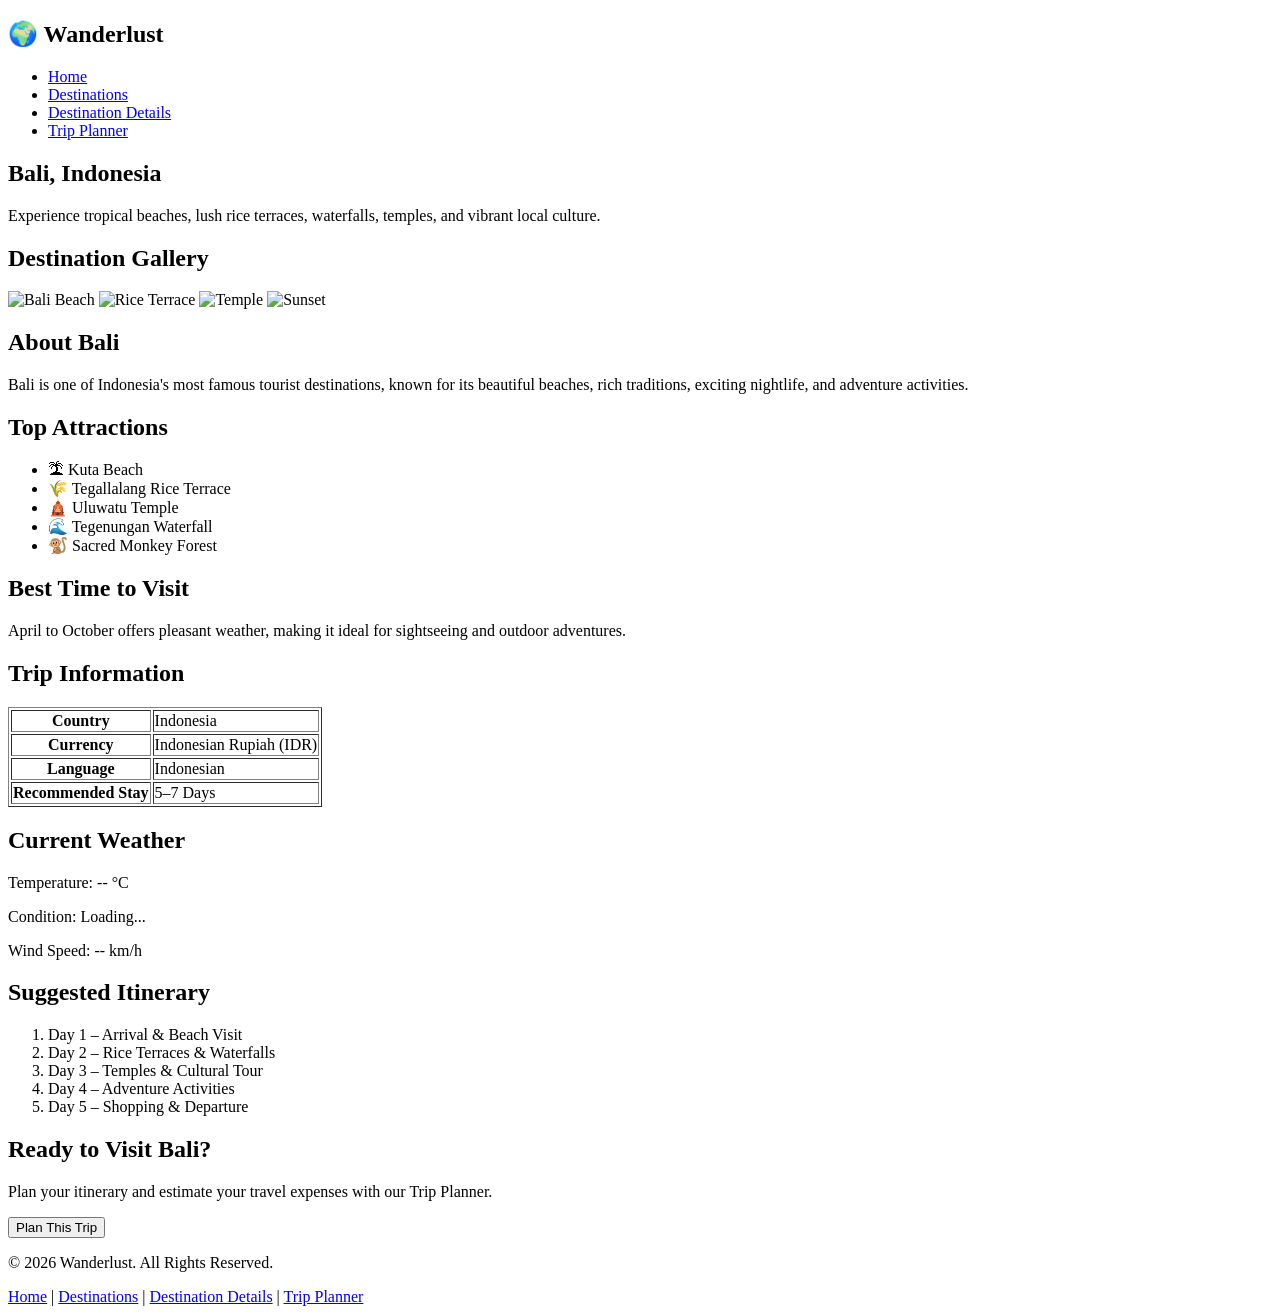
==== destination.html @ df29d017 "updated the html files" ====
<!DOCTYPE html>
<html lang="en">

<head>
    <meta charset="UTF-8">
    <meta name="viewport" content="width=device-width, initial-scale=1.0">
    <title>Wanderlust | Destination Details</title>

    <link rel="stylesheet" href="css/style.css">
    <link rel="stylesheet" href="css/detail.css">
</head>

<body>

    <header>

        <nav>

            <h2>🌍 Wanderlust</h2>

            <ul>
                <li><a href="index.html">Home</a></li>
                <li><a href="destinations.html">Destinations</a></li>
                <li><a href="destination.html">Destination Details</a></li>
                <li><a href="planner.html">Trip Planner</a></li>
            </ul>

        </nav>

    </header>

    <main>

        <!-- Destination Banner -->

        <section>

            <h1>Bali, Indonesia</h1>

            <p>
                Experience tropical beaches, lush rice terraces,
                waterfalls, temples, and vibrant local culture.
            </p>

        </section>

        <!-- Image Gallery -->

        <section>

            <h2>Destination Gallery</h2>

            <div>

                <img src="assets/images/bali1.jpg" alt="Bali Beach">

                <img src="assets/images/bali2.jpg" alt="Rice Terrace">

                <img src="assets/images/bali3.jpg" alt="Temple">

                <img src="assets/images/bali4.jpg" alt="Sunset">

            </div>

        </section>

        <!-- Overview -->

        <section>

            <h2>About Bali</h2>

            <p>
                Bali is one of Indonesia's most famous tourist destinations,
                known for its beautiful beaches, rich traditions,
                exciting nightlife, and adventure activities.
            </p>

        </section>

        <!-- Highlights -->

        <section>

            <h2>Top Attractions</h2>

            <ul>

                <li>🏝 Kuta Beach</li>

                <li>🌾 Tegallalang Rice Terrace</li>

                <li>🛕 Uluwatu Temple</li>

                <li>🌊 Tegenungan Waterfall</li>

                <li>🐒 Sacred Monkey Forest</li>

            </ul>

        </section>

        <!-- Best Time -->

        <section>

            <h2>Best Time to Visit</h2>

            <p>
                April to October offers pleasant weather,
                making it ideal for sightseeing and outdoor adventures.
            </p>

        </section>

        <!-- Trip Information -->

        <section>

            <h2>Trip Information</h2>

            <table border="1">

                <tr>
                    <th>Country</th>
                    <td>Indonesia</td>
                </tr>

                <tr>
                    <th>Currency</th>
                    <td>Indonesian Rupiah (IDR)</td>
                </tr>

                <tr>
                    <th>Language</th>
                    <td>Indonesian</td>
                </tr>

                <tr>
                    <th>Recommended Stay</th>
                    <td>5–7 Days</td>
                </tr>

            </table>

        </section>

        <!-- Weather Preview -->

        <section>

            <h2>Current Weather</h2>

            <p>Temperature: -- °C</p>

            <p>Condition: Loading...</p>

            <p>Wind Speed: -- km/h</p>

        </section>

        <!-- Itinerary -->

        <section>

            <h2>Suggested Itinerary</h2>

            <ol>

                <li>Day 1 – Arrival & Beach Visit</li>

                <li>Day 2 – Rice Terraces & Waterfalls</li>

                <li>Day 3 – Temples & Cultural Tour</li>

                <li>Day 4 – Adventure Activities</li>

                <li>Day 5 – Shopping & Departure</li>

            </ol>

        </section>

        <!-- CTA -->

        <section>

            <h2>Ready to Visit Bali?</h2>

            <p>
                Plan your itinerary and estimate your travel expenses with our Trip Planner.
            </p>

            <a href="planner.html">

                <button>
                    Plan This Trip
                </button>

            </a>

        </section>

    </main>

    <footer>

        <p>© 2026 Wanderlust. All Rights Reserved.</p>

        <nav>

            <a href="index.html">Home</a> |

            <a href="destinations.html">Destinations</a> |

            <a href="destination.html">Destination Details</a> |

            <a href="planner.html">Trip Planner</a>

        </nav>

    </footer>

    <script src="js/detail.js"></script>
    <script src="js/weather.js"></script>

</body>

</html>
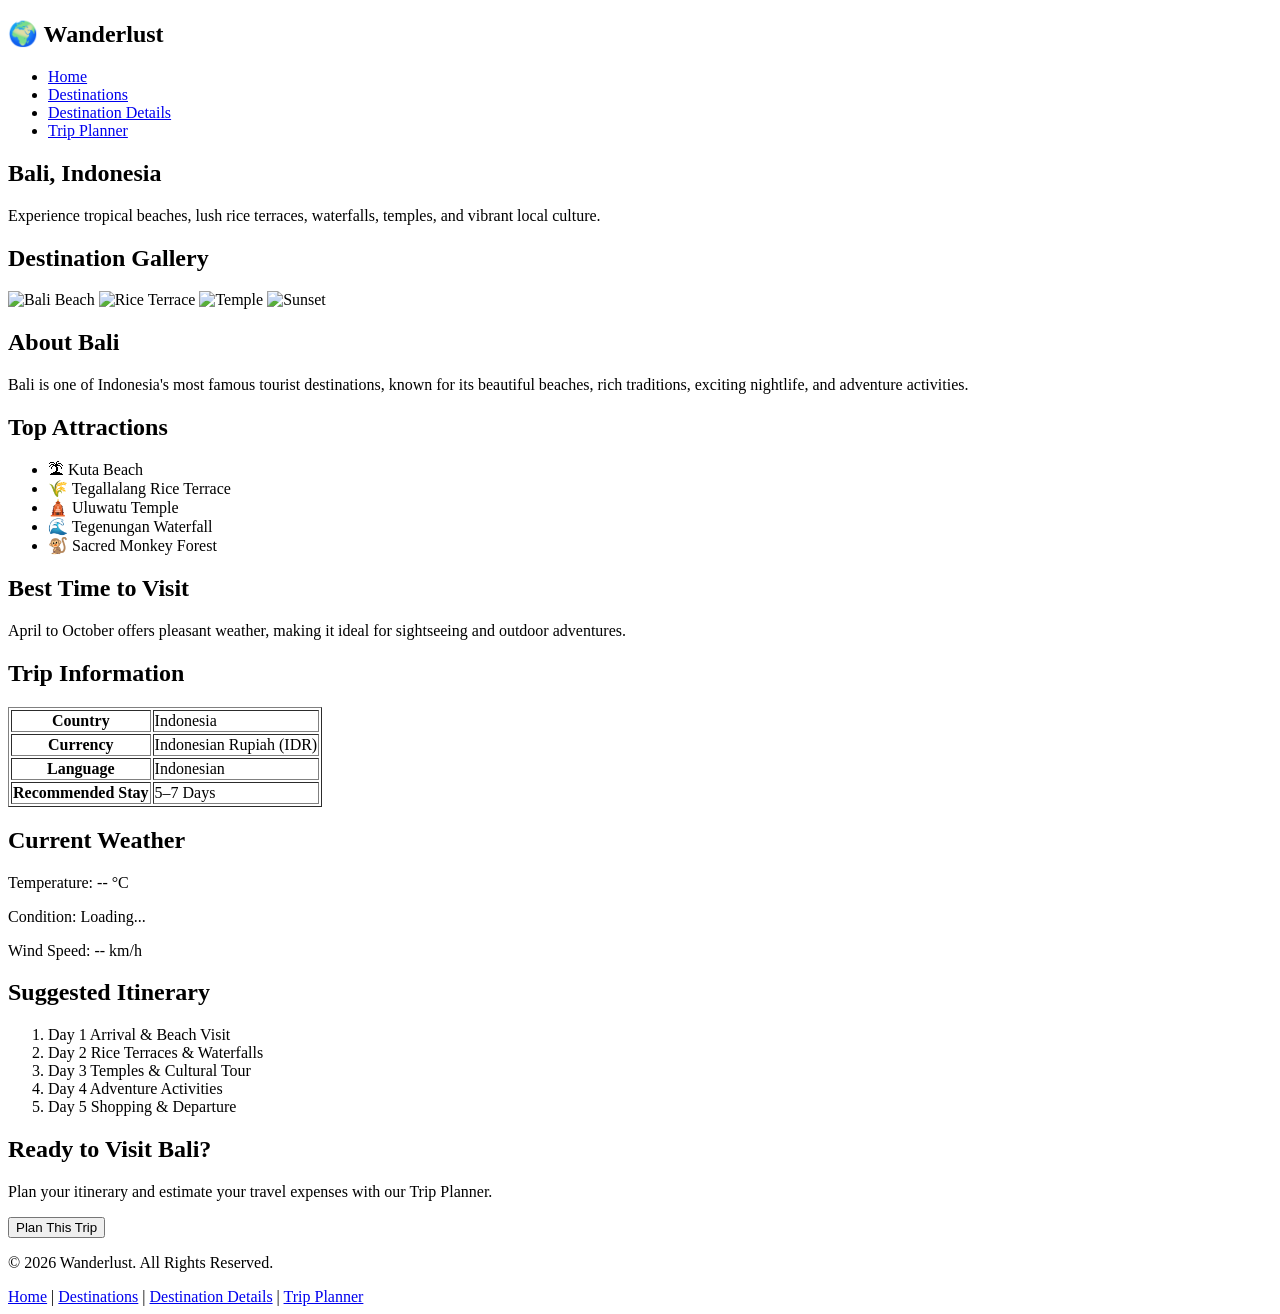
==== commit 64fc78f5: "updated html file" ====
--- a/destination.html
+++ b/destination.html
@@ -167,15 +167,15 @@
 
             <ol>
 
-                <li>Day 1 – Arrival & Beach Visit</li>
-
-                <li>Day 2 – Rice Terraces & Waterfalls</li>
-
-                <li>Day 3 – Temples & Cultural Tour</li>
-
-                <li>Day 4 – Adventure Activities</li>
-
-                <li>Day 5 – Shopping & Departure</li>
+                <li>Day 1 Arrival & Beach Visit</li>
+
+                <li>Day 2 Rice Terraces & Waterfalls</li>
+
+                <li>Day 3 Temples & Cultural Tour</li>
+
+                <li>Day 4 Adventure Activities</li>
+
+                <li>Day 5 Shopping & Departure</li>
 
             </ol>
 
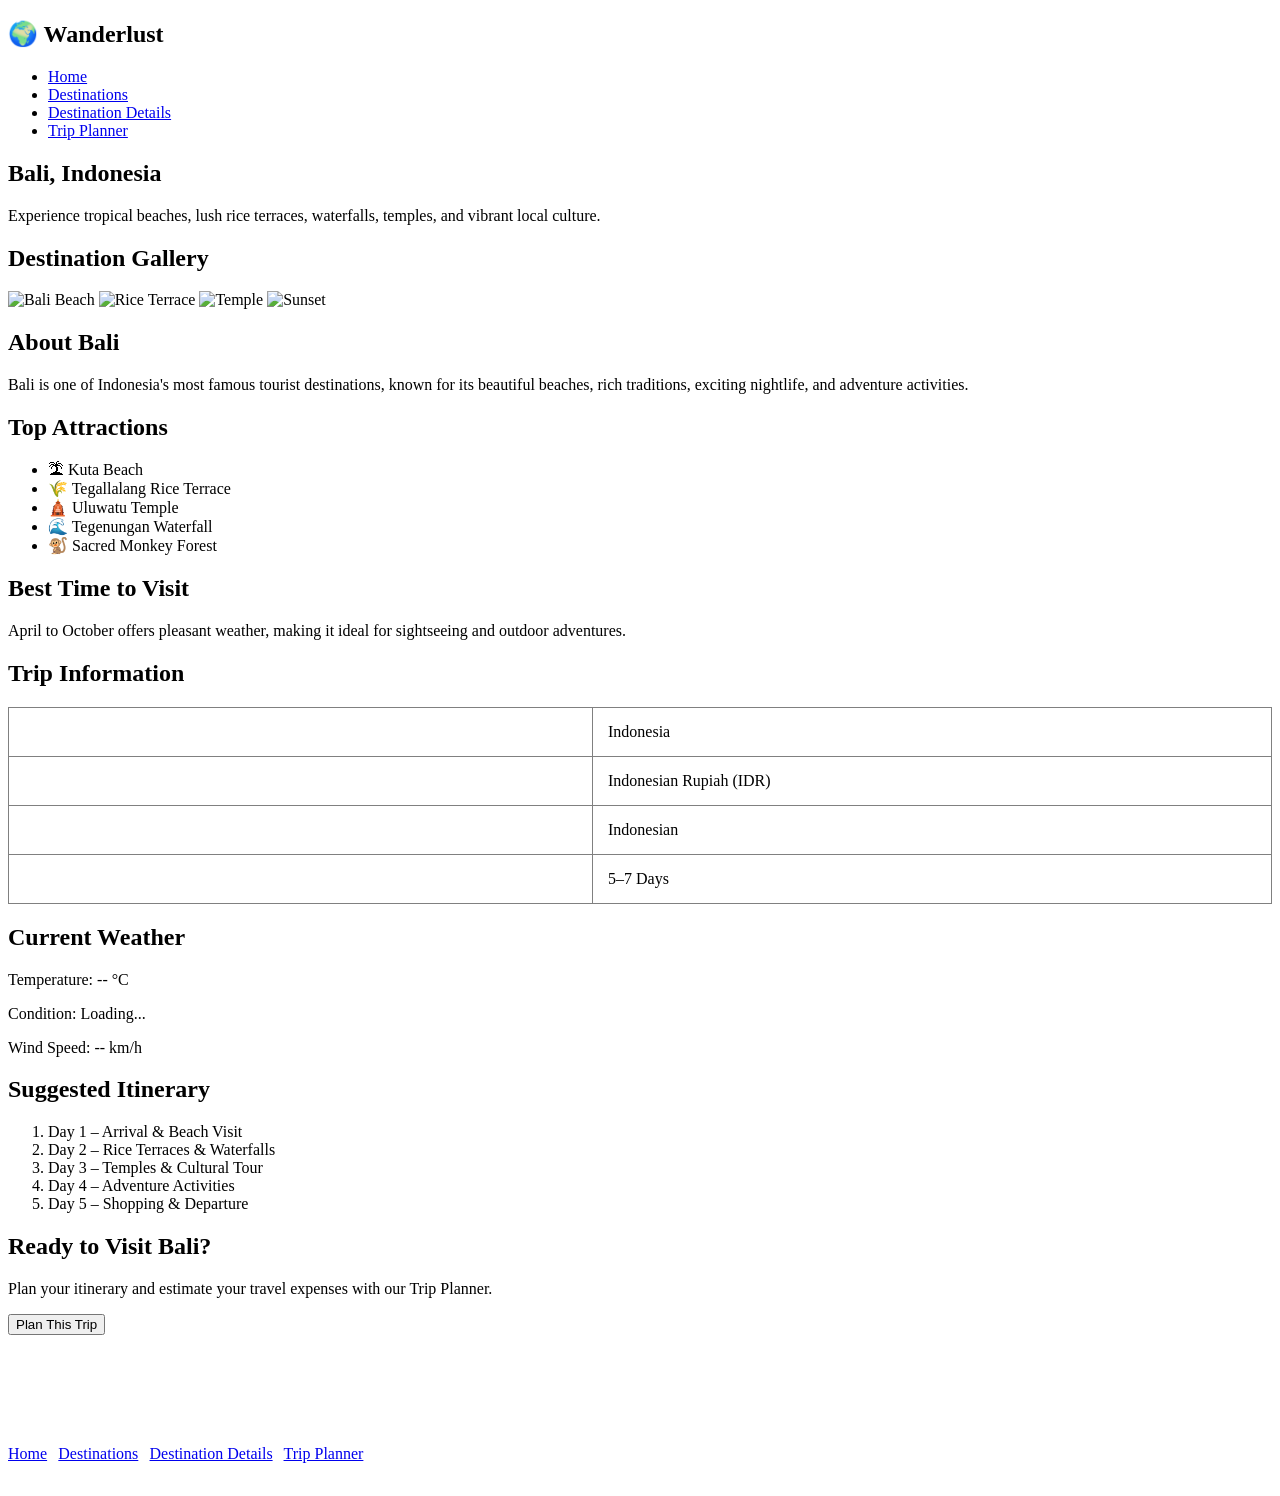
==== commit 80f20ba0: "Added the remaining part of style.css" ====
--- a/destination.html
+++ b/destination.html
@@ -167,15 +167,15 @@
 
             <ol>
 
-                <li>Day 1 Arrival & Beach Visit</li>
-
-                <li>Day 2 Rice Terraces & Waterfalls</li>
-
-                <li>Day 3 Temples & Cultural Tour</li>
-
-                <li>Day 4 Adventure Activities</li>
-
-                <li>Day 5 Shopping & Departure</li>
+                <li>Day 1 – Arrival & Beach Visit</li>
+
+                <li>Day 2 – Rice Terraces & Waterfalls</li>
+
+                <li>Day 3 – Temples & Cultural Tour</li>
+
+                <li>Day 4 – Adventure Activities</li>
+
+                <li>Day 5 – Shopping & Departure</li>
 
             </ol>
 
--- a/css/style.css
+++ b/css/style.css
@@ -0,0 +1,675 @@
+/* ==========================================
+   WANDERLUST - STYLE.CSS (PART 2)
+   Shared Components
+   ========================================== */
+
+/* ==========================================
+   NAVBAR
+   ========================================== */
+
+header{
+    background:var(--surface);
+    box-shadow:var(--shadow-sm);
+    position:sticky;
+    top:0;
+    z-index:1000;
+}
+
+.navbar{
+    display:flex;
+    justify-content:space-between;
+    align-items:center;
+    padding:18px 0;
+}
+
+.logo{
+    font-family:'Poppins',sans-serif;
+    font-size:1.8rem;
+    font-weight:700;
+    color:var(--primary);
+}
+
+.nav-links{
+    display:flex;
+    align-items:center;
+    gap:30px;
+}
+
+.nav-links a{
+    font-weight:600;
+    color:var(--text);
+    transition:var(--transition);
+}
+
+.nav-links a:hover,
+.nav-links a.active{
+    color:var(--primary);
+}
+
+.menu-toggle{
+    display:none;
+    background:none;
+    border:none;
+    font-size:2rem;
+    color:var(--primary);
+    cursor:pointer;
+}
+
+/* ==========================================
+   CARD COMPONENTS
+   ========================================== */
+
+.card{
+    background:var(--surface);
+    border-radius:var(--radius-lg);
+    overflow:hidden;
+    box-shadow:var(--shadow-sm);
+    transition:var(--transition);
+}
+
+.card:hover{
+    transform:translateY(-8px);
+    box-shadow:var(--shadow-lg);
+}
+
+.card img{
+    width:100%;
+    display:block;
+}
+
+.card-body{
+    padding:20px;
+}
+
+.card-title{
+    margin-bottom:10px;
+}
+
+.card-text{
+    color:var(--text-light);
+}
+
+/* ==========================================
+   TABLES
+   ========================================== */
+
+table{
+    width:100%;
+    border-collapse:collapse;
+    background:var(--surface);
+    border-radius:var(--radius-md);
+    overflow:hidden;
+    box-shadow:var(--shadow-sm);
+}
+
+th{
+    background:var(--primary);
+    color:white;
+    padding:15px;
+    text-align:left;
+}
+
+td{
+    padding:15px;
+    border-bottom:1px solid var(--border);
+}
+
+tr:hover{
+    background:#F6F5FF;
+}
+
+/* ==========================================
+   FOOTER
+   ========================================== */
+
+footer{
+    background:var(--primary);
+    color:white;
+    padding:60px 0 25px;
+}
+
+.footer-content{
+    display:grid;
+    grid-template-columns:repeat(auto-fit,minmax(220px,1fr));
+    gap:30px;
+}
+
+.footer-content h3,
+.footer-content h4{
+    color:white;
+    margin-bottom:15px;
+}
+
+.footer-content p{
+    color:#EDEBFF;
+}
+
+.footer-links li{
+    margin-bottom:10px;
+}
+
+.footer-links a{
+    color:#EDEBFF;
+    transition:var(--transition);
+}
+
+.footer-links a:hover{
+    color:white;
+    padding-left:5px;
+}
+
+.social-icons{
+    display:flex;
+    gap:15px;
+    margin-top:15px;
+}
+
+.social-icons a{
+    width:42px;
+    height:42px;
+    border-radius:50%;
+    background:rgba(255,255,255,.15);
+    display:flex;
+    justify-content:center;
+    align-items:center;
+    transition:var(--transition);
+}
+
+.social-icons a:hover{
+    background:white;
+    color:var(--primary);
+}
+
+.footer-bottom{
+    text-align:center;
+    border-top:1px solid rgba(255,255,255,.2);
+    margin-top:40px;
+    padding-top:20px;
+}
+
+/* ==========================================
+   COMMON HOVER EFFECTS
+   ========================================== */
+
+img{
+    transition:var(--transition);
+}
+
+img:hover{
+    transform:scale(1.02);
+}
+
+a{
+    transition:var(--transition);
+}
+
+button{
+    transition:var(--transition);
+}
+
+input,
+textarea,
+select{
+    transition:var(--transition);
+}
+
+/* ==========================================
+   SCROLLBAR
+   ========================================== */
+
+::-webkit-scrollbar{
+    width:8px;
+}
+
+::-webkit-scrollbar-track{
+    background:#ECEBFF;
+}
+
+::-webkit-scrollbar-thumb{
+    background:var(--primary);
+    border-radius:20px;
+}
+
+::-webkit-scrollbar-thumb:hover{
+    background:var(--primary-dark);
+}
+
+/* ==========================================
+   ANIMATIONS
+   ========================================== */
+
+.fade-up{
+    animation:fadeUp .8s ease;
+}
+
+@keyframes fadeUp{
+
+    from{
+        opacity:0;
+        transform:translateY(40px);
+    }
+
+    to{
+        opacity:1;
+        transform:translateY(0);
+    }
+
+}
+
+/* ==========================================
+   RESPONSIVE DESIGN
+   ========================================== */
+
+@media(max-width:992px){
+
+    h1{
+        font-size:2.8rem;
+    }
+
+    h2{
+        font-size:2.2rem;
+    }
+
+}
+
+@media(max-width:768px){
+
+    .menu-toggle{
+        display:block;
+    }
+
+    .nav-links{
+        display:none;
+        position:absolute;
+        top:75px;
+        left:0;
+        width:100%;
+        background:var(--surface);
+        flex-direction:column;
+        gap:20px;
+        padding:25px 0;
+        box-shadow:var(--shadow-md);
+    }
+
+    .nav-links.active{
+        display:flex;
+    }
+
+    .footer-content{
+        grid-template-columns:1fr;
+        text-align:center;
+    }
+
+    .social-icons{
+        justify-content:center;
+    }
+
+    table{
+        display:block;
+        overflow-x:auto;
+    }
+
+}
+
+@media(max-width:576px){
+
+    h1{
+        font-size:2.2rem;
+    }
+
+    h2{
+        font-size:1.8rem;
+    }
+
+    .navbar{
+        padding:15px 0;
+    }
+
+    .logo{
+        font-size:1.5rem;
+    }
+
+    .btn,
+    .btn-outline{
+        width:100%;
+        text-align:center;
+    }
+
+}
+WANDERLUST - STYLE.CSS (PART 2)
+   Shared Components
+   ========================================== */
+
+/* ==========================================
+   NAVBAR
+   ========================================== */
+
+header{
+    background:var(--surface);
+    box-shadow:var(--shadow-sm);
+    position:sticky;
+    top:0;
+    z-index:1000;
+}
+
+.navbar{
+    display:flex;
+    justify-content:space-between;
+    align-items:center;
+    padding:18px 0;
+}
+
+.logo{
+    font-family:'Poppins',sans-serif;
+    font-size:1.8rem;
+    font-weight:700;
+    color:var(--primary);
+}
+
+.nav-links{
+    display:flex;
+    align-items:center;
+    gap:30px;
+}
+
+.nav-links a{
+    font-weight:600;
+    color:var(--text);
+    transition:var(--transition);
+}
+
+.nav-links a:hover,
+.nav-links a.active{
+    color:var(--primary);
+}
+
+.menu-toggle{
+    display:none;
+    background:none;
+    border:none;
+    font-size:2rem;
+    color:var(--primary);
+    cursor:pointer;
+}
+
+/* ==========================================
+   CARD COMPONENTS
+   ========================================== */
+
+.card{
+    background:var(--surface);
+    border-radius:var(--radius-lg);
+    overflow:hidden;
+    box-shadow:var(--shadow-sm);
+    transition:var(--transition);
+}
+
+.card:hover{
+    transform:translateY(-8px);
+    box-shadow:var(--shadow-lg);
+}
+
+.card img{
+    width:100%;
+    display:block;
+}
+
+.card-body{
+    padding:20px;
+}
+
+.card-title{
+    margin-bottom:10px;
+}
+
+.card-text{
+    color:var(--text-light);
+}
+
+/* ==========================================
+   TABLES
+   ========================================== */
+
+table{
+    width:100%;
+    border-collapse:collapse;
+    background:var(--surface);
+    border-radius:var(--radius-md);
+    overflow:hidden;
+    box-shadow:var(--shadow-sm);
+}
+
+th{
+    background:var(--primary);
+    color:white;
+    padding:15px;
+    text-align:left;
+}
+
+td{
+    padding:15px;
+    border-bottom:1px solid var(--border);
+}
+
+tr:hover{
+    background:#F6F5FF;
+}
+
+/* ==========================================
+   FOOTER
+   ========================================== */
+
+footer{
+    background:var(--primary);
+    color:white;
+    padding:60px 0 25px;
+}
+
+.footer-content{
+    display:grid;
+    grid-template-columns:repeat(auto-fit,minmax(220px,1fr));
+    gap:30px;
+}
+
+.footer-content h3,
+.footer-content h4{
+    color:white;
+    margin-bottom:15px;
+}
+
+.footer-content p{
+    color:#EDEBFF;
+}
+
+.footer-links li{
+    margin-bottom:10px;
+}
+
+.footer-links a{
+    color:#EDEBFF;
+    transition:var(--transition);
+}
+
+.footer-links a:hover{
+    color:white;
+    padding-left:5px;
+}
+
+.social-icons{
+    display:flex;
+    gap:15px;
+    margin-top:15px;
+}
+
+.social-icons a{
+    width:42px;
+    height:42px;
+    border-radius:50%;
+    background:rgba(255,255,255,.15);
+    display:flex;
+    justify-content:center;
+    align-items:center;
+    transition:var(--transition);
+}
+
+.social-icons a:hover{
+    background:white;
+    color:var(--primary);
+}
+
+.footer-bottom{
+    text-align:center;
+    border-top:1px solid rgba(255,255,255,.2);
+    margin-top:40px;
+    padding-top:20px;
+}
+
+/* ==========================================
+   COMMON HOVER EFFECTS
+   ========================================== */
+
+img{
+    transition:var(--transition);
+}
+
+img:hover{
+    transform:scale(1.02);
+}
+
+a{
+    transition:var(--transition);
+}
+
+button{
+    transition:var(--transition);
+}
+
+input,
+textarea,
+select{
+    transition:var(--transition);
+}
+
+/* ==========================================
+   SCROLLBAR
+   ========================================== */
+
+::-webkit-scrollbar{
+    width:8px;
+}
+
+::-webkit-scrollbar-track{
+    background:#ECEBFF;
+}
+
+::-webkit-scrollbar-thumb{
+    background:var(--primary);
+    border-radius:20px;
+}
+
+::-webkit-scrollbar-thumb:hover{
+    background:var(--primary-dark);
+}
+
+/* ==========================================
+   ANIMATIONS
+   ========================================== */
+
+.fade-up{
+    animation:fadeUp .8s ease;
+}
+
+@keyframes fadeUp{
+
+    from{
+        opacity:0;
+        transform:translateY(40px);
+    }
+
+    to{
+        opacity:1;
+        transform:translateY(0);
+    }
+
+}
+
+/* ==========================================
+   RESPONSIVE DESIGN
+   ========================================== */
+
+@media(max-width:992px){
+
+    h1{
+        font-size:2.8rem;
+    }
+
+    h2{
+        font-size:2.2rem;
+    }
+
+}
+
+@media(max-width:768px){
+
+    .menu-toggle{
+        display:block;
+    }
+
+    .nav-links{
+        display:none;
+        position:absolute;
+        top:75px;
+        left:0;
+        width:100%;
+        background:var(--surface);
+        flex-direction:column;
+        gap:20px;
+        padding:25px 0;
+        box-shadow:var(--shadow-md);
+    }
+
+    .nav-links.active{
+        display:flex;
+    }
+
+    .footer-content{
+        grid-template-columns:1fr;
+        text-align:center;
+    }
+
+    .social-icons{
+        justify-content:center;
+    }
+
+    table{
+        display:block;
+        overflow-x:auto;
+    }
+
+}
+
+@media(max-width:576px){
+
+    h1{
+        font-size:2.2rem;
+    }
+
+    h2{
+        font-size:1.8rem;
+    }
+
+    .navbar{
+        padding:15px 0;
+    }
+
+    .logo{
+        font-size:1.5rem;
+    }
+
+    .btn,
+    .btn-outline{
+        width:100%;
+        text-align:center;
+    }
+
+}
--- a/css/detail.css
+++ b/css/detail.css
@@ -0,0 +1,290 @@
+/* ==========================================
+   DESTINATION DETAILS PAGE
+   detail.css
+   ========================================== */
+
+/* ---------- Banner ---------- */
+
+.destination-banner {
+    position: relative;
+    height: 450px;
+    overflow: hidden;
+}
+
+.destination-banner img {
+    width: 100%;
+    height: 100%;
+    object-fit: cover;
+}
+
+.banner-overlay {
+    position: absolute;
+    inset: 0;
+    background: rgba(0,0,0,0.45);
+    display: flex;
+    align-items: center;
+    justify-content: center;
+    text-align: center;
+}
+
+.banner-content h1 {
+    color: white;
+    font-size: 3rem;
+    margin-bottom: 15px;
+}
+
+.banner-content p {
+    color: #f5f5f5;
+    font-size: 1.1rem;
+}
+
+/* ---------- Destination Overview ---------- */
+
+.destination-info {
+    padding: 80px 0;
+}
+
+.info-grid {
+    display: grid;
+    grid-template-columns: 2fr 1fr;
+    gap: 40px;
+}
+
+.description {
+    background: white;
+    padding: 30px;
+    border-radius: var(--radius-lg);
+    box-shadow: var(--shadow-sm);
+}
+
+.quick-info {
+    background: white;
+    padding: 30px;
+    border-radius: var(--radius-lg);
+    box-shadow: var(--shadow-sm);
+}
+
+.quick-info ul li {
+    margin-bottom: 18px;
+    color: var(--text-light);
+    font-size: 1rem;
+}
+
+.quick-info strong {
+    color: var(--primary);
+}
+
+/* ---------- Image Gallery ---------- */
+
+.gallery {
+    padding: 80px 0;
+    background: var(--surface-light);
+}
+
+.gallery-grid {
+    display: grid;
+    grid-template-columns: repeat(auto-fit,minmax(250px,1fr));
+    gap: 20px;
+}
+
+.gallery-grid img {
+    width: 100%;
+    height: 220px;
+    object-fit: cover;
+    border-radius: var(--radius-md);
+    transition: var(--transition);
+}
+
+.gallery-grid img:hover {
+    transform: scale(1.05);
+}
+
+/* ---------- Attractions ---------- */
+
+.attractions {
+    padding: 80px 0;
+}
+
+.attraction-grid {
+    display: grid;
+    grid-template-columns: repeat(auto-fit,minmax(250px,1fr));
+    gap: 25px;
+}
+
+.attraction-card {
+    background: white;
+    padding: 30px;
+    border-radius: var(--radius-lg);
+    text-align: center;
+    box-shadow: var(--shadow-sm);
+    transition: var(--transition);
+}
+
+.attraction-card:hover {
+    transform: translateY(-8px);
+    box-shadow: var(--shadow-lg);
+}
+
+.attraction-card i {
+    font-size: 2.8rem;
+    color: var(--primary);
+    margin-bottom: 20px;
+}
+
+/* ---------- Travel Information ---------- */
+
+.travel-info {
+    padding: 80px 0;
+    background: var(--surface-light);
+}
+
+.travel-table {
+    width: 100%;
+    border-collapse: collapse;
+    background: white;
+    border-radius: var(--radius-lg);
+    overflow: hidden;
+    box-shadow: var(--shadow-sm);
+}
+
+.travel-table th,
+.travel-table td {
+    padding: 18px;
+    border-bottom: 1px solid var(--border);
+}
+
+.travel-table th {
+    background: var(--primary);
+    color: white;
+    text-align: left;
+}
+
+.travel-table tr:hover {
+    background: #f4f4ff;
+}
+
+/* ---------- Weather ---------- */
+
+.weather {
+    padding: 80px 0;
+}
+
+.weather-card {
+    background: white;
+    border-radius: var(--radius-lg);
+    padding: 30px;
+    text-align: center;
+    box-shadow: var(--shadow-md);
+    max-width: 350px;
+    margin: auto;
+}
+
+.weather-card h3 {
+    color: var(--primary);
+}
+
+.weather-temp {
+    font-size: 3rem;
+    font-weight: bold;
+    margin: 20px 0;
+    color: var(--primary);
+}
+
+/* ---------- Itinerary ---------- */
+
+.itinerary {
+    padding: 80px 0;
+    background: var(--surface-light);
+}
+
+.day-card {
+    background: white;
+    border-left: 6px solid var(--primary);
+    padding: 25px;
+    margin-bottom: 25px;
+    border-radius: var(--radius-md);
+    box-shadow: var(--shadow-sm);
+}
+
+.day-card h3 {
+    color: var(--primary);
+}
+
+/* ---------- Booking CTA ---------- */
+
+.booking {
+    padding: 80px 0;
+}
+
+.booking-box {
+    background: white;
+    padding: 40px;
+    border-radius: var(--radius-lg);
+    box-shadow: var(--shadow-md);
+    text-align: center;
+}
+
+.booking-buttons {
+    margin-top: 25px;
+    display: flex;
+    justify-content: center;
+    gap: 20px;
+    flex-wrap: wrap;
+}
+
+/* ---------- Responsive ---------- */
+
+@media(max-width:992px){
+
+.info-grid{
+grid-template-columns:1fr;
+}
+
+.banner-content h1{
+font-size:2.5rem;
+}
+
+}
+
+@media(max-width:768px){
+
+.destination-banner{
+height:300px;
+}
+
+.banner-content h1{
+font-size:2rem;
+}
+
+.gallery-grid,
+.attraction-grid{
+grid-template-columns:1fr;
+}
+
+.travel-table{
+display:block;
+overflow-x:auto;
+}
+
+.booking-box{
+padding:30px 20px;
+}
+
+}
+
+@media(max-width:480px){
+
+.banner-content h1{
+font-size:1.7rem;
+}
+
+.weather-temp{
+font-size:2.4rem;
+}
+
+.description,
+.quick-info{
+padding:20px;
+}
+
+}
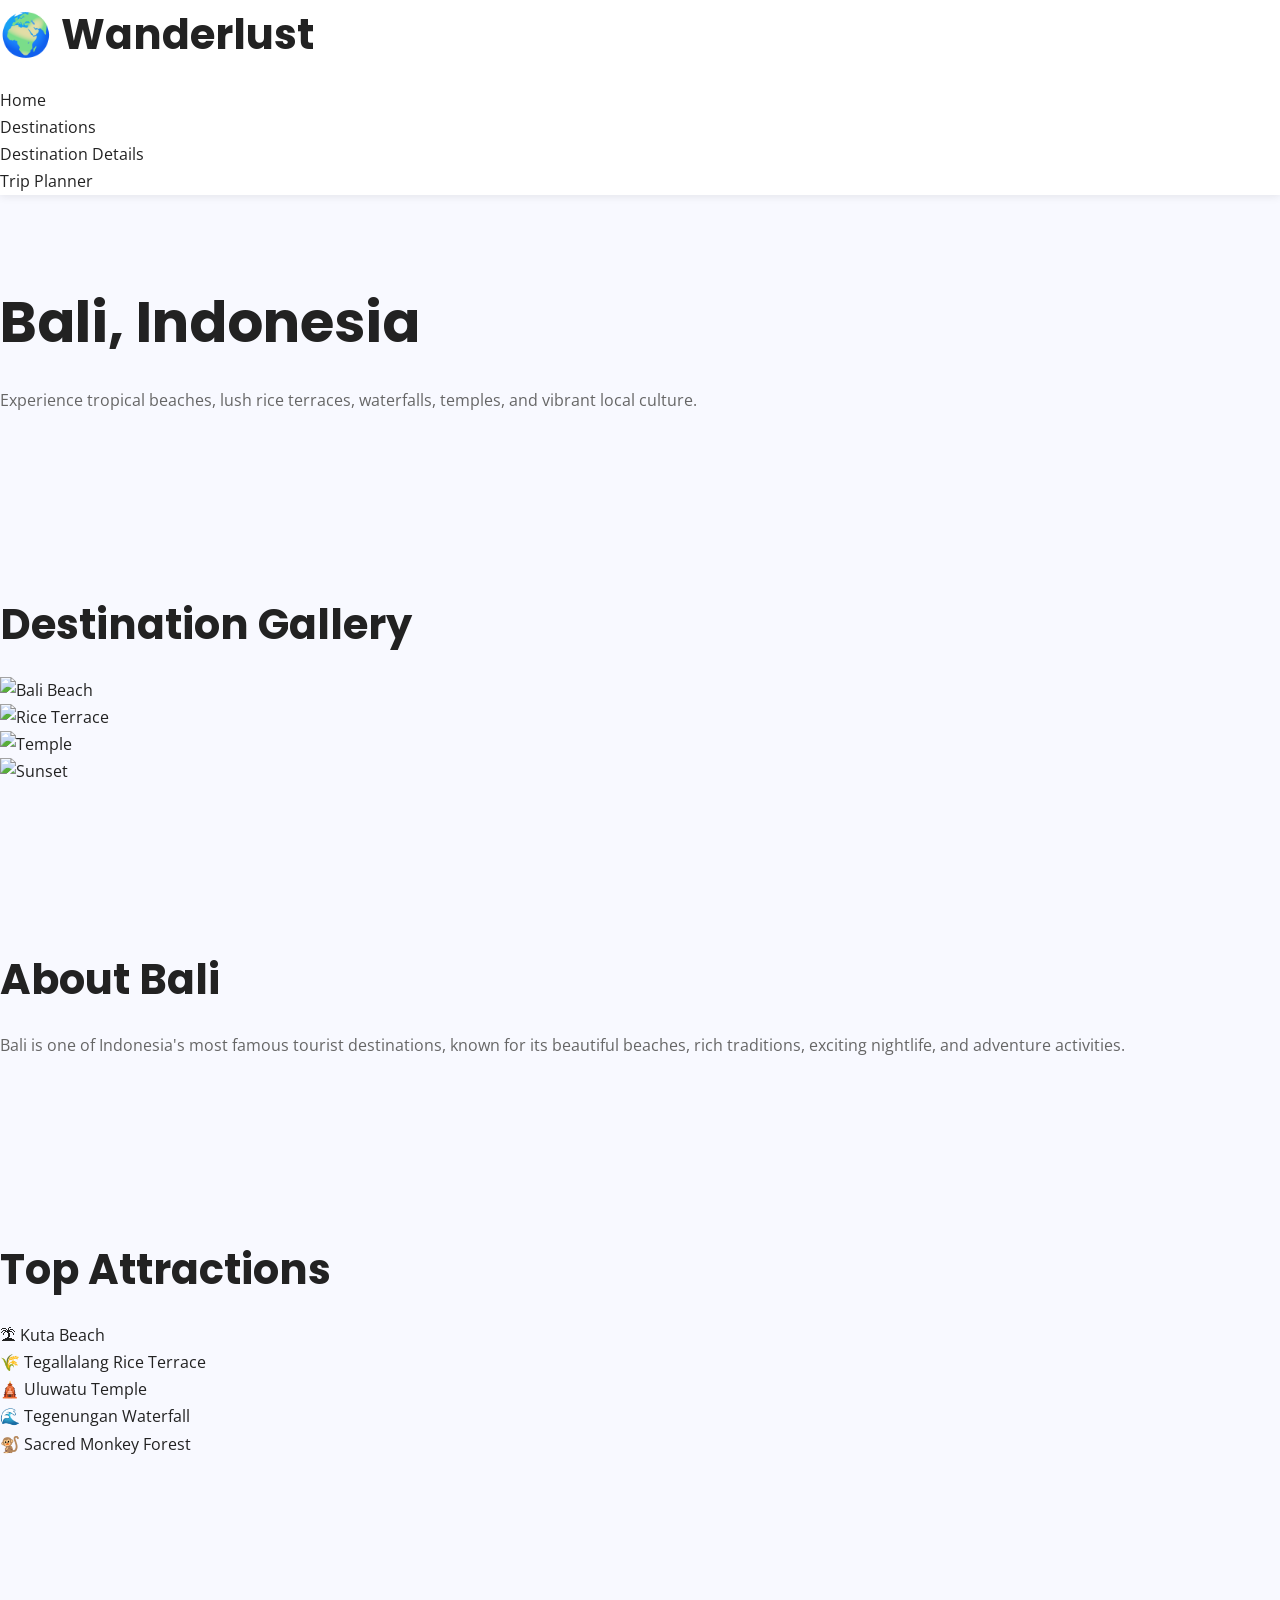
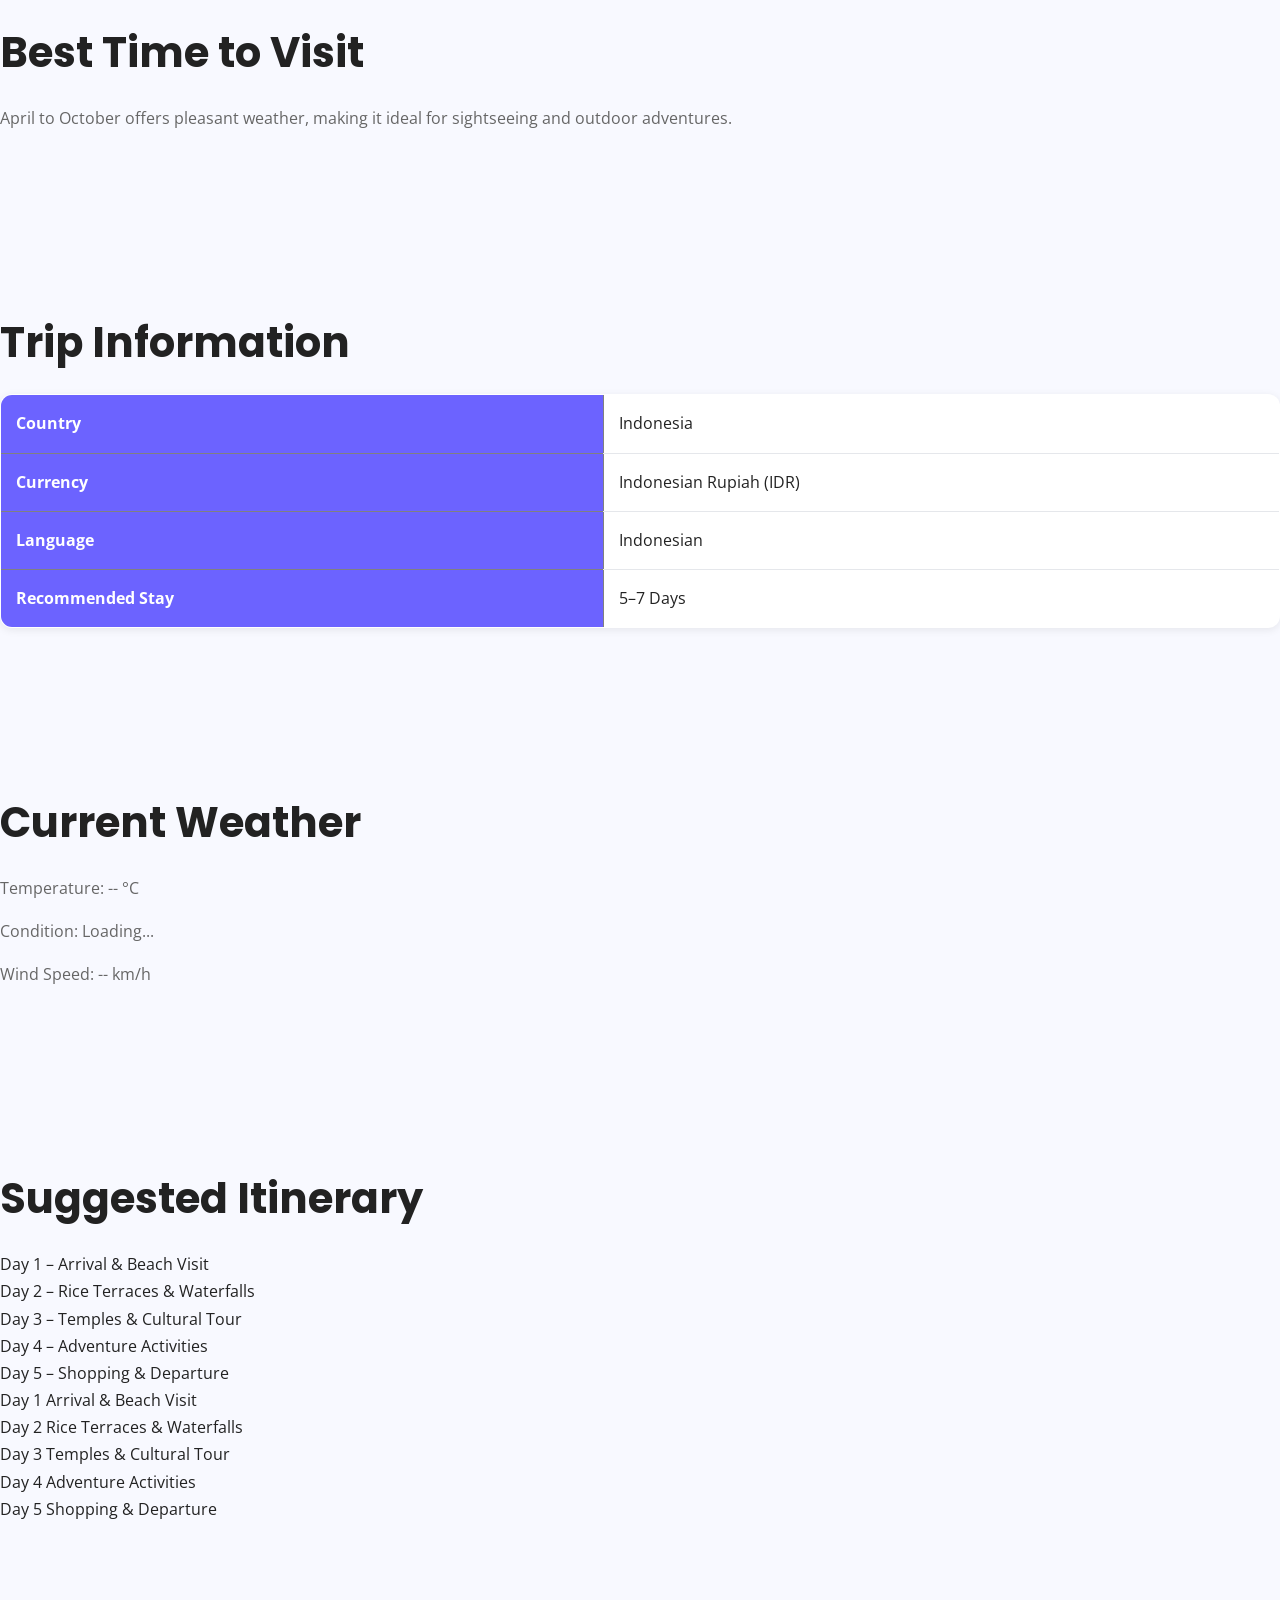
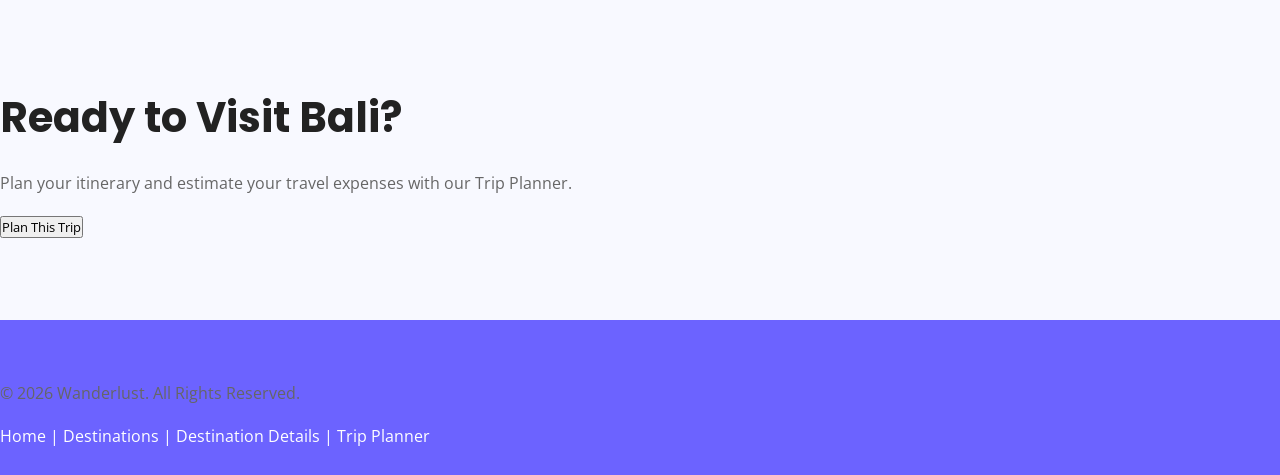
==== commit 59fa0b0d: "Added the second part of style.css" ====
--- a/destination.html
+++ b/destination.html
@@ -177,6 +177,17 @@
 
                 <li>Day 5 – Shopping & Departure</li>
 
+                <li>Day 1 Arrival & Beach Visit</li>
+
+                <li>Day 2 Rice Terraces & Waterfalls</li>
+
+                <li>Day 3 Temples & Cultural Tour</li>
+
+                <li>Day 4 Adventure Activities</li>
+
+                <li>Day 5 Shopping & Departure</li>
+
+
             </ol>
 
         </section>
--- a/css/style.css
+++ b/css/style.css
@@ -1,12 +1,303 @@
-/* ==========================================
-   WANDERLUST - STYLE.CSS (PART 2)
-   Shared Components
-   ========================================== */
-
-/* ==========================================
-   NAVBAR
-   ========================================== */
-
+/* part1 of style.css(wanderlust) */
+
+@import url('https://fonts.googleapis.com/css2?family=Poppins:wght@300;400;500;600;700;800&family=Open+Sans:wght@400;500;600;700&display=swap');
+
+/* ==========================================
+   CSS VARIABLES
+   ========================================== */
+
+:root{
+
+    /* Primary Colors */
+    --primary:#6C63FF;
+    --primary-dark:#5146E5;
+    --secondary:#9F94FF;
+    --accent:#D8D4FF;
+
+    /* Background Colors */
+    --bg:#F8F9FF;
+    --surface:#FFFFFF;
+    --surface-light:#F2F4FF;
+
+    /* Text */
+    --text:#222222;
+    --text-light:#666666;
+    --text-white:#FFFFFF;
+
+    /* Status */
+    --success:#28A745;
+    --warning:#FFC107;
+    --danger:#DC3545;
+
+    /* Border */
+    --border:#E5E7EB;
+
+    /* Border Radius */
+    --radius-sm:8px;
+    --radius-md:12px;
+    --radius-lg:20px;
+    --radius-xl:30px;
+
+    /* Shadows */
+    --shadow-sm:0 2px 8px rgba(0,0,0,.08);
+    --shadow-md:0 8px 20px rgba(0,0,0,.12);
+    --shadow-lg:0 15px 35px rgba(0,0,0,.18);
+
+    /* Spacing */
+    --space-xs:.5rem;
+    --space-sm:1rem;
+    --space-md:1.5rem;
+    --space-lg:2.5rem;
+    --space-xl:5rem;
+
+    /* Transition */
+    --transition:.3s ease;
+}
+
+/* ==========================================
+   GLOBAL RESET
+   ========================================== */
+
+*{
+    margin:0;
+    padding:0;
+    box-sizing:border-box;
+}
+
+html{
+    scroll-behavior:smooth;
+}
+
+body{
+    font-family:'Open Sans',sans-serif;
+    background:var(--bg);
+    color:var(--text);
+    line-height:1.7;
+}
+
+img{
+    display:block;
+    width:100%;
+    max-width:100%;
+}
+
+a{
+    text-decoration:none;
+    color:inherit;
+    transition:var(--transition);
+}
+
+ul{
+    list-style:none;
+}
+
+button,
+input,
+textarea,
+select{
+    font-family:inherit;
+    outline:none;
+}
+
+section{
+    padding:80px 0;
+}
+
+/* ==========================================
+   CONTAINER
+   ========================================== */
+
+.container{
+    width:90%;
+    max-width:1200px;
+    margin:auto;
+}
+
+/* ==========================================
+   TYPOGRAPHY
+   ========================================== */
+
+h1,
+h2,
+h3,
+h4,
+h5,
+h6{
+    font-family:'Poppins',sans-serif;
+    color:var(--text);
+    margin-bottom:1rem;
+    font-weight:700;
+}
+
+h1{
+    font-size:3.5rem;
+}
+
+h2{
+    font-size:2.6rem;
+}
+
+h3{
+    font-size:1.8rem;
+}
+
+h4{
+    font-size:1.4rem;
+}
+
+p{
+    color:var(--text-light);
+    margin-bottom:1rem;
+}
+
+.section-title{
+    text-align:center;
+    margin-bottom:10px;
+}
+
+.section-subtitle{
+    text-align:center;
+    color:var(--text-light);
+    margin-bottom:50px;
+}
+
+/* ==========================================
+   BUTTONS
+   ========================================== */
+
+.btn{
+    display:inline-block;
+    padding:14px 30px;
+    border:none;
+    border-radius:var(--radius-md);
+    background:var(--primary);
+    color:var(--text-white);
+    font-weight:600;
+    cursor:pointer;
+    transition:var(--transition);
+}
+
+.btn:hover{
+    background:var(--primary-dark);
+    transform:translateY(-3px);
+    box-shadow:var(--shadow-md);
+}
+
+.btn-outline{
+    display:inline-block;
+    padding:14px 30px;
+    border:2px solid var(--primary);
+    border-radius:var(--radius-md);
+    color:var(--primary);
+    background:transparent;
+    transition:var(--transition);
+    font-weight:600;
+}
+
+.btn-outline:hover{
+    background:var(--primary);
+    color:white;
+}
+
+/* ==========================================
+   FORMS
+   ========================================== */
+
+label{
+    display:block;
+    margin-bottom:8px;
+    font-weight:600;
+}
+
+input,
+select,
+textarea{
+    width:100%;
+    padding:14px;
+    border:1px solid var(--border);
+    border-radius:var(--radius-md);
+    margin-bottom:20px;
+    transition:var(--transition);
+}
+
+textarea{
+    resize:vertical;
+}
+
+input:focus,
+select:focus,
+textarea:focus{
+    border-color:var(--primary);
+    box-shadow:0 0 10px rgba(108,99,255,.20);
+}
+
+/* ==========================================
+   UTILITY CLASSES
+   ========================================== */
+
+.text-center{
+    text-align:center;
+}
+
+.flex{
+    display:flex;
+    align-items:center;
+}
+
+.flex-between{
+    display:flex;
+    justify-content:space-between;
+    align-items:center;
+}
+
+.flex-center{
+    display:flex;
+    justify-content:center;
+    align-items:center;
+}
+
+.grid{
+    display:grid;
+    gap:30px;
+}
+
+.grid-2{
+    grid-template-columns:repeat(auto-fit,minmax(300px,1fr));
+}
+
+.grid-3{
+    grid-template-columns:repeat(auto-fit,minmax(250px,1fr));
+}
+
+.grid-4{
+    grid-template-columns:repeat(auto-fit,minmax(220px,1fr));
+}
+
+/* Margin */
+
+.mt-1{margin-top:10px;}
+.mt-2{margin-top:20px;}
+.mt-3{margin-top:30px;}
+.mt-4{margin-top:40px;}
+
+.mb-1{margin-bottom:10px;}
+.mb-2{margin-bottom:20px;}
+.mb-3{margin-bottom:30px;}
+.mb-4{margin-bottom:40px;}
+
+/* Padding */
+
+.pt-1{padding-top:10px;}
+.pt-2{padding-top:20px;}
+.pt-3{padding-top:30px;}
+.pt-4{padding-top:40px;}
+
+.pb-1{padding-bottom:10px;}
+.pb-2{padding-bottom:20px;}
+.pb-3{padding-bottom:30px;}
+.pb-4{padding-bottom:40px;}
+
+/* part2 of style.css (wanderlust) */
 header{
     background:var(--surface);
     box-shadow:var(--shadow-sm);
@@ -336,13 +627,7 @@
     }
 
 }
-WANDERLUST - STYLE.CSS (PART 2)
-   Shared Components
-   ========================================== */
-
-/* ==========================================
-   NAVBAR
-   ========================================== */
+
 
 header{
     background:var(--surface);
@@ -672,4 +957,633 @@
         text-align:center;
     }
 
-}+}
+   /*part1 of style.css (wanderlust)  */
+
+
+
+@import url('https://fonts.googleapis.com/css2?family=Poppins:wght@300;400;500;600;700;800&family=Open+Sans:wght@400;500;600;700&display=swap');
+
+/* ==========================================
+   CSS VARIABLES
+   ========================================== */
+
+:root{
+
+    /* Primary Colors */
+    --primary:#6C63FF;
+    --primary-dark:#5146E5;
+    --secondary:#9F94FF;
+    --accent:#D8D4FF;
+
+    /* Background Colors */
+    --bg:#F8F9FF;
+    --surface:#FFFFFF;
+    --surface-light:#F2F4FF;
+
+    /* Text */
+    --text:#222222;
+    --text-light:#666666;
+    --text-white:#FFFFFF;
+
+    /* Status */
+    --success:#28A745;
+    --warning:#FFC107;
+    --danger:#DC3545;
+
+    /* Border */
+    --border:#E5E7EB;
+
+    /* Border Radius */
+    --radius-sm:8px;
+    --radius-md:12px;
+    --radius-lg:20px;
+    --radius-xl:30px;
+
+    /* Shadows */
+    --shadow-sm:0 2px 8px rgba(0,0,0,.08);
+    --shadow-md:0 8px 20px rgba(0,0,0,.12);
+    --shadow-lg:0 15px 35px rgba(0,0,0,.18);
+
+    /* Spacing */
+    --space-xs:.5rem;
+    --space-sm:1rem;
+    --space-md:1.5rem;
+    --space-lg:2.5rem;
+    --space-xl:5rem;
+
+    /* Transition */
+    --transition:.3s ease;
+}
+
+
+
+*{
+    margin:0;
+    padding:0;
+    box-sizing:border-box;
+}
+
+html{
+    scroll-behavior:smooth;
+}
+
+body{
+    font-family:'Open Sans',sans-serif;
+    background:var(--bg);
+    color:var(--text);
+    line-height:1.7;
+}
+
+img{
+    display:block;
+    width:100%;
+    max-width:100%;
+}
+
+a{
+    text-decoration:none;
+    color:inherit;
+    transition:var(--transition);
+}
+
+ul{
+    list-style:none;
+}
+
+button,
+input,
+textarea,
+select{
+    font-family:inherit;
+    outline:none;
+}
+
+section{
+    padding:80px 0;
+}
+
+/* ==========================================
+   CONTAINER
+   ========================================== */
+
+.container{
+    width:90%;
+    max-width:1200px;
+    margin:auto;
+}
+
+/* ==========================================
+   TYPOGRAPHY
+   ========================================== */
+
+h1,
+h2,
+h3,
+h4,
+h5,
+h6{
+    font-family:'Poppins',sans-serif;
+    color:var(--text);
+    margin-bottom:1rem;
+    font-weight:700;
+}
+
+h1{
+    font-size:3.5rem;
+}
+
+h2{
+    font-size:2.6rem;
+}
+
+h3{
+    font-size:1.8rem;
+}
+
+h4{
+    font-size:1.4rem;
+}
+
+p{
+    color:var(--text-light);
+    margin-bottom:1rem;
+}
+
+.section-title{
+    text-align:center;
+    margin-bottom:10px;
+}
+
+.section-subtitle{
+    text-align:center;
+    color:var(--text-light);
+    margin-bottom:50px;
+}
+
+/* ==========================================
+   BUTTONS
+   ========================================== */
+
+.btn{
+    display:inline-block;
+    padding:14px 30px;
+    border:none;
+    border-radius:var(--radius-md);
+    background:var(--primary);
+    color:var(--text-white);
+    font-weight:600;
+    cursor:pointer;
+    transition:var(--transition);
+}
+
+.btn:hover{
+    background:var(--primary-dark);
+    transform:translateY(-3px);
+    box-shadow:var(--shadow-md);
+}
+
+.btn-outline{
+    display:inline-block;
+    padding:14px 30px;
+    border:2px solid var(--primary);
+    border-radius:var(--radius-md);
+    color:var(--primary);
+    background:transparent;
+    transition:var(--transition);
+    font-weight:600;
+}
+
+.btn-outline:hover{
+    background:var(--primary);
+    color:white;
+}
+
+/* ==========================================
+   FORMS
+   ========================================== */
+
+label{
+    display:block;
+    margin-bottom:8px;
+    font-weight:600;
+}
+
+input,
+select,
+textarea{
+    width:100%;
+    padding:14px;
+    border:1px solid var(--border);
+    border-radius:var(--radius-md);
+    margin-bottom:20px;
+    transition:var(--transition);
+}
+
+textarea{
+    resize:vertical;
+}
+
+input:focus,
+select:focus,
+textarea:focus{
+    border-color:var(--primary);
+    box-shadow:0 0 10px rgba(108,99,255,.20);
+}
+
+/* ==========================================
+   UTILITY CLASSES
+   ========================================== */
+
+.text-center{
+    text-align:center;
+}
+
+.flex{
+    display:flex;
+    align-items:center;
+}
+
+.flex-between{
+    display:flex;
+    justify-content:space-between;
+    align-items:center;
+}
+
+.flex-center{
+    display:flex;
+    justify-content:center;
+    align-items:center;
+}
+
+.grid{
+    display:grid;
+    gap:30px;
+}
+
+.grid-2{
+    grid-template-columns:repeat(auto-fit,minmax(300px,1fr));
+}
+
+.grid-3{
+    grid-template-columns:repeat(auto-fit,minmax(250px,1fr));
+}
+
+.grid-4{
+    grid-template-columns:repeat(auto-fit,minmax(220px,1fr));
+}
+
+/* Margin */
+
+.mt-1{margin-top:10px;}
+.mt-2{margin-top:20px;}
+.mt-3{margin-top:30px;}
+.mt-4{margin-top:40px;}
+
+.mb-1{margin-bottom:10px;}
+.mb-2{margin-bottom:20px;}
+.mb-3{margin-bottom:30px;}
+.mb-4{margin-bottom:40px;}
+
+/* Padding */
+
+.pt-1{padding-top:10px;}
+.pt-2{padding-top:20px;}
+.pt-3{padding-top:30px;}
+.pt-4{padding-top:40px;}
+
+.pb-1{padding-bottom:10px;}
+.pb-2{padding-bottom:20px;}
+.pb-3{padding-bottom:30px;}
+.pb-4{padding-bottom:40px;}
+
+/* part2 of style.css(wanderlust */
+header{
+    background:var(--surface);
+    box-shadow:var(--shadow-sm);
+    position:sticky;
+    top:0;
+    z-index:1000;
+}
+
+.navbar{
+    display:flex;
+    justify-content:space-between;
+    align-items:center;
+    padding:18px 0;
+}
+
+.logo{
+    font-family:'Poppins',sans-serif;
+    font-size:1.8rem;
+    font-weight:700;
+    color:var(--primary);
+}
+
+.nav-links{
+    display:flex;
+    align-items:center;
+    gap:30px;
+}
+
+.nav-links a{
+    font-weight:600;
+    color:var(--text);
+    transition:var(--transition);
+}
+
+.nav-links a:hover,
+.nav-links a.active{
+    color:var(--primary);
+}
+
+.menu-toggle{
+    display:none;
+    background:none;
+    border:none;
+    font-size:2rem;
+    color:var(--primary);
+    cursor:pointer;
+}
+
+/* ==========================================
+   CARD COMPONENTS
+   ========================================== */
+
+.card{
+    background:var(--surface);
+    border-radius:var(--radius-lg);
+    overflow:hidden;
+    box-shadow:var(--shadow-sm);
+    transition:var(--transition);
+}
+
+.card:hover{
+    transform:translateY(-8px);
+    box-shadow:var(--shadow-lg);
+}
+
+.card img{
+    width:100%;
+    display:block;
+}
+
+.card-body{
+    padding:20px;
+}
+
+.card-title{
+    margin-bottom:10px;
+}
+
+.card-text{
+    color:var(--text-light);
+}
+
+/* ==========================================
+   TABLES
+   ========================================== */
+
+table{
+    width:100%;
+    border-collapse:collapse;
+    background:var(--surface);
+    border-radius:var(--radius-md);
+    overflow:hidden;
+    box-shadow:var(--shadow-sm);
+}
+
+th{
+    background:var(--primary);
+    color:white;
+    padding:15px;
+    text-align:left;
+}
+
+td{
+    padding:15px;
+    border-bottom:1px solid var(--border);
+}
+
+tr:hover{
+    background:#F6F5FF;
+}
+
+/* ==========================================
+   FOOTER
+   ========================================== */
+
+footer{
+    background:var(--primary);
+    color:white;
+    padding:60px 0 25px;
+}
+
+.footer-content{
+    display:grid;
+    grid-template-columns:repeat(auto-fit,minmax(220px,1fr));
+    gap:30px;
+}
+
+.footer-content h3,
+.footer-content h4{
+    color:white;
+    margin-bottom:15px;
+}
+
+.footer-content p{
+    color:#EDEBFF;
+}
+
+.footer-links li{
+    margin-bottom:10px;
+}
+
+.footer-links a{
+    color:#EDEBFF;
+    transition:var(--transition);
+}
+
+.footer-links a:hover{
+    color:white;
+    padding-left:5px;
+}
+
+.social-icons{
+    display:flex;
+    gap:15px;
+    margin-top:15px;
+}
+
+.social-icons a{
+    width:42px;
+    height:42px;
+    border-radius:50%;
+    background:rgba(255,255,255,.15);
+    display:flex;
+    justify-content:center;
+    align-items:center;
+    transition:var(--transition);
+}
+
+.social-icons a:hover{
+    background:white;
+    color:var(--primary);
+}
+
+.footer-bottom{
+    text-align:center;
+    border-top:1px solid rgba(255,255,255,.2);
+    margin-top:40px;
+    padding-top:20px;
+}
+
+/* ==========================================
+   COMMON HOVER EFFECTS
+   ========================================== */
+
+img{
+    transition:var(--transition);
+}
+
+img:hover{
+    transform:scale(1.02);
+}
+
+a{
+    transition:var(--transition);
+}
+
+button{
+    transition:var(--transition);
+}
+
+input,
+textarea,
+select{
+    transition:var(--transition);
+}
+
+/* ==========================================
+   SCROLLBAR
+   ========================================== */
+
+::-webkit-scrollbar{
+    width:8px;
+}
+
+::-webkit-scrollbar-track{
+    background:#ECEBFF;
+}
+
+::-webkit-scrollbar-thumb{
+    background:var(--primary);
+    border-radius:20px;
+}
+
+::-webkit-scrollbar-thumb:hover{
+    background:var(--primary-dark);
+}
+
+/* ==========================================
+   ANIMATIONS
+   ========================================== */
+
+.fade-up{
+    animation:fadeUp .8s ease;
+}
+
+@keyframes fadeUp{
+
+    from{
+        opacity:0;
+        transform:translateY(40px);
+    }
+
+    to{
+        opacity:1;
+        transform:translateY(0);
+    }
+
+}
+
+/* ==========================================
+   RESPONSIVE DESIGN
+   ========================================== */
+
+@media(max-width:992px){
+
+    h1{
+        font-size:2.8rem;
+    }
+
+    h2{
+        font-size:2.2rem;
+    }
+
+}
+
+@media(max-width:768px){
+
+    .menu-toggle{
+        display:block;
+    }
+
+    .nav-links{
+        display:none;
+        position:absolute;
+        top:75px;
+        left:0;
+        width:100%;
+        background:var(--surface);
+        flex-direction:column;
+        gap:20px;
+        padding:25px 0;
+        box-shadow:var(--shadow-md);
+    }
+
+    .nav-links.active{
+        display:flex;
+    }
+
+    .footer-content{
+        grid-template-columns:1fr;
+        text-align:center;
+    }
+
+    .social-icons{
+        justify-content:center;
+    }
+
+    table{
+        display:block;
+        overflow-x:auto;
+    }
+
+}
+
+@media(max-width:576px){
+
+    h1{
+        font-size:2.2rem;
+    }
+
+    h2{
+        font-size:1.8rem;
+    }
+
+    .navbar{
+        padding:15px 0;
+    }
+
+    .logo{
+        font-size:1.5rem;
+    }
+
+    .btn,
+    .btn-outline{
+        width:100%;
+        text-align:center;
+    }
+
+}
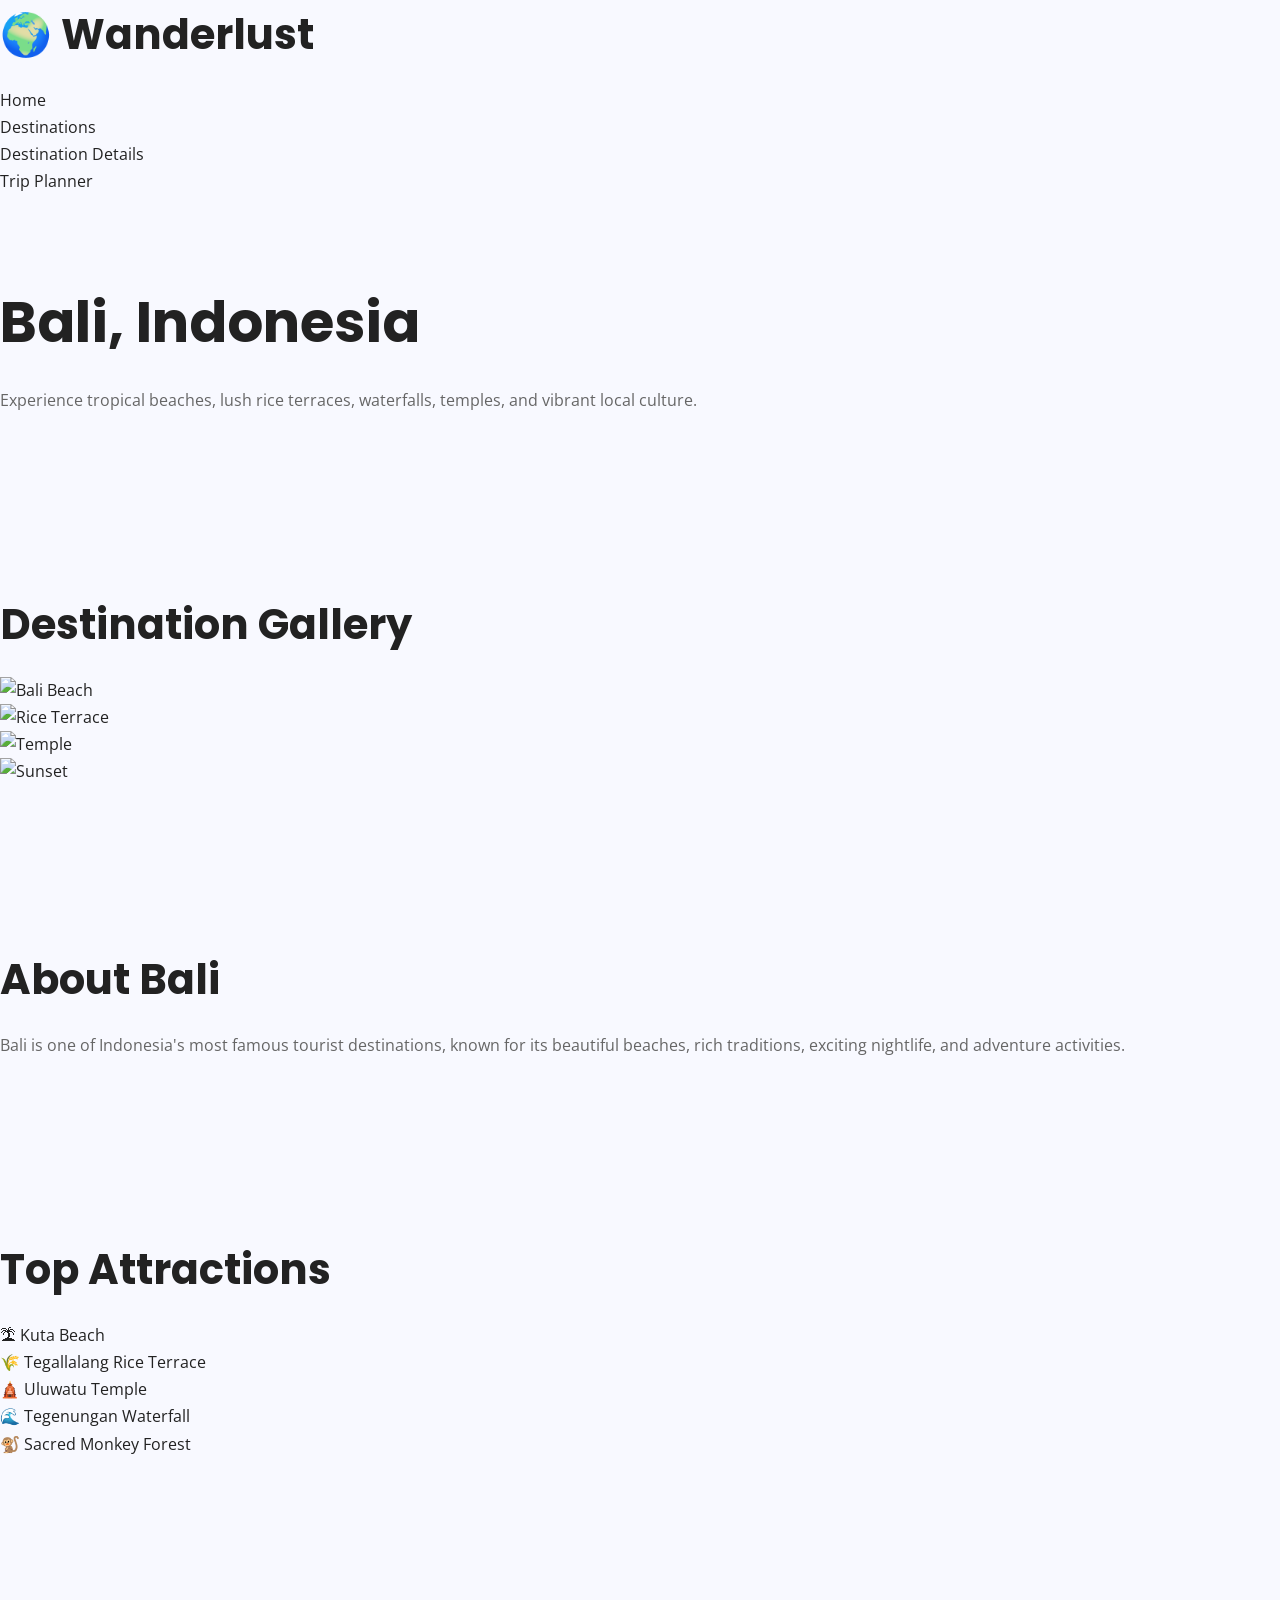
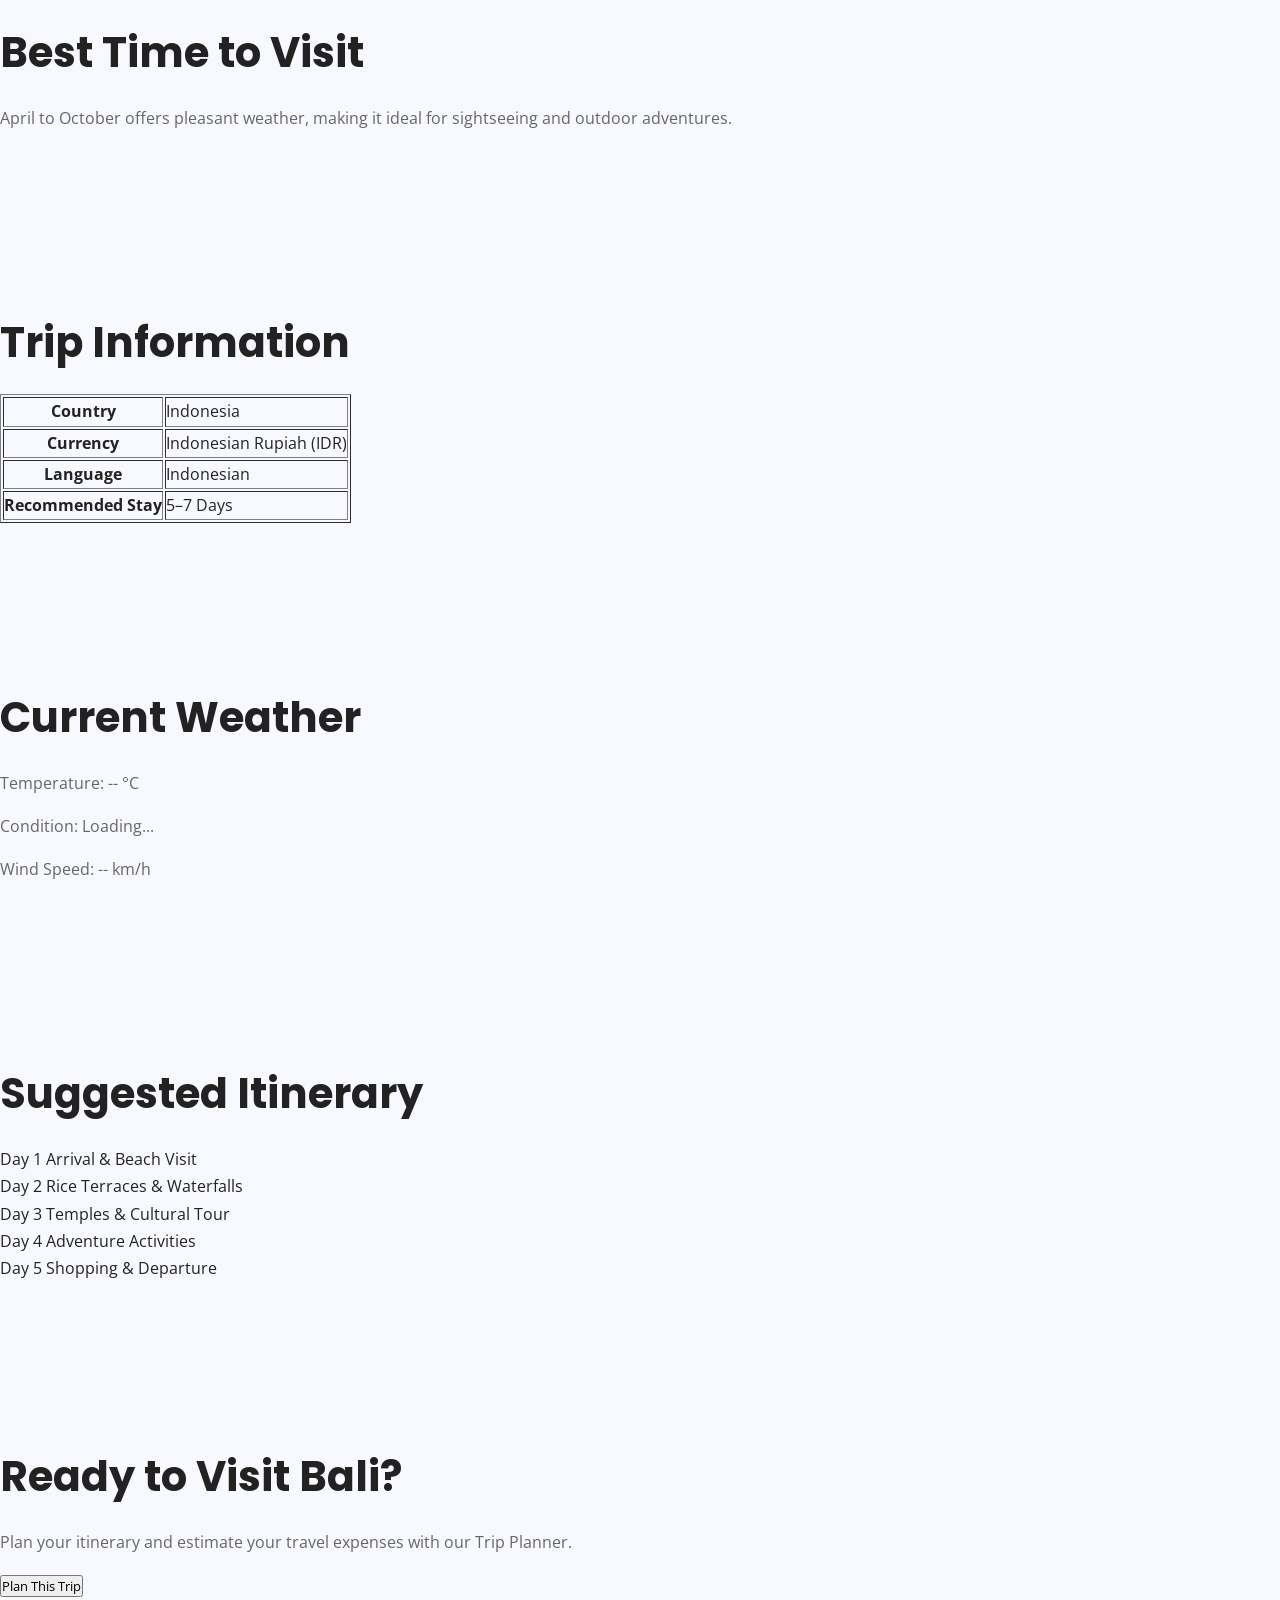
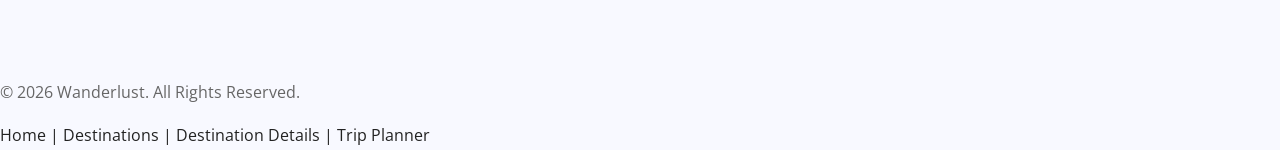
==== commit 87b809f0: "added the editted files" ====
--- a/destination.html
+++ b/destination.html
@@ -167,16 +167,6 @@
 
             <ol>
 
-                <li>Day 1 – Arrival & Beach Visit</li>
-
-                <li>Day 2 – Rice Terraces & Waterfalls</li>
-
-                <li>Day 3 – Temples & Cultural Tour</li>
-
-                <li>Day 4 – Adventure Activities</li>
-
-                <li>Day 5 – Shopping & Departure</li>
-
                 <li>Day 1 Arrival & Beach Visit</li>
 
                 <li>Day 2 Rice Terraces & Waterfalls</li>
@@ -186,7 +176,6 @@
                 <li>Day 4 Adventure Activities</li>
 
                 <li>Day 5 Shopping & Departure</li>
-
 
             </ol>
 
--- a/css/style.css
+++ b/css/style.css
@@ -1,4 +1,11 @@
-/* part1 of style.css(wanderlust) */
+/* ==========================================
+   WANDERLUST - STYLE.CSS (PART 1)
+   Shared Design System
+   ========================================== */
+
+/* ==========================================
+   GOOGLE FONTS
+   ========================================== */
 
 @import url('https://fonts.googleapis.com/css2?family=Poppins:wght@300;400;500;600;700;800&family=Open+Sans:wght@400;500;600;700&display=swap');
 
@@ -295,1295 +302,4 @@
 .pb-1{padding-bottom:10px;}
 .pb-2{padding-bottom:20px;}
 .pb-3{padding-bottom:30px;}
-.pb-4{padding-bottom:40px;}
-
-/* part2 of style.css (wanderlust) */
-header{
-    background:var(--surface);
-    box-shadow:var(--shadow-sm);
-    position:sticky;
-    top:0;
-    z-index:1000;
-}
-
-.navbar{
-    display:flex;
-    justify-content:space-between;
-    align-items:center;
-    padding:18px 0;
-}
-
-.logo{
-    font-family:'Poppins',sans-serif;
-    font-size:1.8rem;
-    font-weight:700;
-    color:var(--primary);
-}
-
-.nav-links{
-    display:flex;
-    align-items:center;
-    gap:30px;
-}
-
-.nav-links a{
-    font-weight:600;
-    color:var(--text);
-    transition:var(--transition);
-}
-
-.nav-links a:hover,
-.nav-links a.active{
-    color:var(--primary);
-}
-
-.menu-toggle{
-    display:none;
-    background:none;
-    border:none;
-    font-size:2rem;
-    color:var(--primary);
-    cursor:pointer;
-}
-
-/* ==========================================
-   CARD COMPONENTS
-   ========================================== */
-
-.card{
-    background:var(--surface);
-    border-radius:var(--radius-lg);
-    overflow:hidden;
-    box-shadow:var(--shadow-sm);
-    transition:var(--transition);
-}
-
-.card:hover{
-    transform:translateY(-8px);
-    box-shadow:var(--shadow-lg);
-}
-
-.card img{
-    width:100%;
-    display:block;
-}
-
-.card-body{
-    padding:20px;
-}
-
-.card-title{
-    margin-bottom:10px;
-}
-
-.card-text{
-    color:var(--text-light);
-}
-
-/* ==========================================
-   TABLES
-   ========================================== */
-
-table{
-    width:100%;
-    border-collapse:collapse;
-    background:var(--surface);
-    border-radius:var(--radius-md);
-    overflow:hidden;
-    box-shadow:var(--shadow-sm);
-}
-
-th{
-    background:var(--primary);
-    color:white;
-    padding:15px;
-    text-align:left;
-}
-
-td{
-    padding:15px;
-    border-bottom:1px solid var(--border);
-}
-
-tr:hover{
-    background:#F6F5FF;
-}
-
-/* ==========================================
-   FOOTER
-   ========================================== */
-
-footer{
-    background:var(--primary);
-    color:white;
-    padding:60px 0 25px;
-}
-
-.footer-content{
-    display:grid;
-    grid-template-columns:repeat(auto-fit,minmax(220px,1fr));
-    gap:30px;
-}
-
-.footer-content h3,
-.footer-content h4{
-    color:white;
-    margin-bottom:15px;
-}
-
-.footer-content p{
-    color:#EDEBFF;
-}
-
-.footer-links li{
-    margin-bottom:10px;
-}
-
-.footer-links a{
-    color:#EDEBFF;
-    transition:var(--transition);
-}
-
-.footer-links a:hover{
-    color:white;
-    padding-left:5px;
-}
-
-.social-icons{
-    display:flex;
-    gap:15px;
-    margin-top:15px;
-}
-
-.social-icons a{
-    width:42px;
-    height:42px;
-    border-radius:50%;
-    background:rgba(255,255,255,.15);
-    display:flex;
-    justify-content:center;
-    align-items:center;
-    transition:var(--transition);
-}
-
-.social-icons a:hover{
-    background:white;
-    color:var(--primary);
-}
-
-.footer-bottom{
-    text-align:center;
-    border-top:1px solid rgba(255,255,255,.2);
-    margin-top:40px;
-    padding-top:20px;
-}
-
-/* ==========================================
-   COMMON HOVER EFFECTS
-   ========================================== */
-
-img{
-    transition:var(--transition);
-}
-
-img:hover{
-    transform:scale(1.02);
-}
-
-a{
-    transition:var(--transition);
-}
-
-button{
-    transition:var(--transition);
-}
-
-input,
-textarea,
-select{
-    transition:var(--transition);
-}
-
-/* ==========================================
-   SCROLLBAR
-   ========================================== */
-
-::-webkit-scrollbar{
-    width:8px;
-}
-
-::-webkit-scrollbar-track{
-    background:#ECEBFF;
-}
-
-::-webkit-scrollbar-thumb{
-    background:var(--primary);
-    border-radius:20px;
-}
-
-::-webkit-scrollbar-thumb:hover{
-    background:var(--primary-dark);
-}
-
-/* ==========================================
-   ANIMATIONS
-   ========================================== */
-
-.fade-up{
-    animation:fadeUp .8s ease;
-}
-
-@keyframes fadeUp{
-
-    from{
-        opacity:0;
-        transform:translateY(40px);
-    }
-
-    to{
-        opacity:1;
-        transform:translateY(0);
-    }
-
-}
-
-/* ==========================================
-   RESPONSIVE DESIGN
-   ========================================== */
-
-@media(max-width:992px){
-
-    h1{
-        font-size:2.8rem;
-    }
-
-    h2{
-        font-size:2.2rem;
-    }
-
-}
-
-@media(max-width:768px){
-
-    .menu-toggle{
-        display:block;
-    }
-
-    .nav-links{
-        display:none;
-        position:absolute;
-        top:75px;
-        left:0;
-        width:100%;
-        background:var(--surface);
-        flex-direction:column;
-        gap:20px;
-        padding:25px 0;
-        box-shadow:var(--shadow-md);
-    }
-
-    .nav-links.active{
-        display:flex;
-    }
-
-    .footer-content{
-        grid-template-columns:1fr;
-        text-align:center;
-    }
-
-    .social-icons{
-        justify-content:center;
-    }
-
-    table{
-        display:block;
-        overflow-x:auto;
-    }
-
-}
-
-@media(max-width:576px){
-
-    h1{
-        font-size:2.2rem;
-    }
-
-    h2{
-        font-size:1.8rem;
-    }
-
-    .navbar{
-        padding:15px 0;
-    }
-
-    .logo{
-        font-size:1.5rem;
-    }
-
-    .btn,
-    .btn-outline{
-        width:100%;
-        text-align:center;
-    }
-
-}
-
-
-header{
-    background:var(--surface);
-    box-shadow:var(--shadow-sm);
-    position:sticky;
-    top:0;
-    z-index:1000;
-}
-
-.navbar{
-    display:flex;
-    justify-content:space-between;
-    align-items:center;
-    padding:18px 0;
-}
-
-.logo{
-    font-family:'Poppins',sans-serif;
-    font-size:1.8rem;
-    font-weight:700;
-    color:var(--primary);
-}
-
-.nav-links{
-    display:flex;
-    align-items:center;
-    gap:30px;
-}
-
-.nav-links a{
-    font-weight:600;
-    color:var(--text);
-    transition:var(--transition);
-}
-
-.nav-links a:hover,
-.nav-links a.active{
-    color:var(--primary);
-}
-
-.menu-toggle{
-    display:none;
-    background:none;
-    border:none;
-    font-size:2rem;
-    color:var(--primary);
-    cursor:pointer;
-}
-
-/* ==========================================
-   CARD COMPONENTS
-   ========================================== */
-
-.card{
-    background:var(--surface);
-    border-radius:var(--radius-lg);
-    overflow:hidden;
-    box-shadow:var(--shadow-sm);
-    transition:var(--transition);
-}
-
-.card:hover{
-    transform:translateY(-8px);
-    box-shadow:var(--shadow-lg);
-}
-
-.card img{
-    width:100%;
-    display:block;
-}
-
-.card-body{
-    padding:20px;
-}
-
-.card-title{
-    margin-bottom:10px;
-}
-
-.card-text{
-    color:var(--text-light);
-}
-
-/* ==========================================
-   TABLES
-   ========================================== */
-
-table{
-    width:100%;
-    border-collapse:collapse;
-    background:var(--surface);
-    border-radius:var(--radius-md);
-    overflow:hidden;
-    box-shadow:var(--shadow-sm);
-}
-
-th{
-    background:var(--primary);
-    color:white;
-    padding:15px;
-    text-align:left;
-}
-
-td{
-    padding:15px;
-    border-bottom:1px solid var(--border);
-}
-
-tr:hover{
-    background:#F6F5FF;
-}
-
-/* ==========================================
-   FOOTER
-   ========================================== */
-
-footer{
-    background:var(--primary);
-    color:white;
-    padding:60px 0 25px;
-}
-
-.footer-content{
-    display:grid;
-    grid-template-columns:repeat(auto-fit,minmax(220px,1fr));
-    gap:30px;
-}
-
-.footer-content h3,
-.footer-content h4{
-    color:white;
-    margin-bottom:15px;
-}
-
-.footer-content p{
-    color:#EDEBFF;
-}
-
-.footer-links li{
-    margin-bottom:10px;
-}
-
-.footer-links a{
-    color:#EDEBFF;
-    transition:var(--transition);
-}
-
-.footer-links a:hover{
-    color:white;
-    padding-left:5px;
-}
-
-.social-icons{
-    display:flex;
-    gap:15px;
-    margin-top:15px;
-}
-
-.social-icons a{
-    width:42px;
-    height:42px;
-    border-radius:50%;
-    background:rgba(255,255,255,.15);
-    display:flex;
-    justify-content:center;
-    align-items:center;
-    transition:var(--transition);
-}
-
-.social-icons a:hover{
-    background:white;
-    color:var(--primary);
-}
-
-.footer-bottom{
-    text-align:center;
-    border-top:1px solid rgba(255,255,255,.2);
-    margin-top:40px;
-    padding-top:20px;
-}
-
-/* ==========================================
-   COMMON HOVER EFFECTS
-   ========================================== */
-
-img{
-    transition:var(--transition);
-}
-
-img:hover{
-    transform:scale(1.02);
-}
-
-a{
-    transition:var(--transition);
-}
-
-button{
-    transition:var(--transition);
-}
-
-input,
-textarea,
-select{
-    transition:var(--transition);
-}
-
-/* ==========================================
-   SCROLLBAR
-   ========================================== */
-
-::-webkit-scrollbar{
-    width:8px;
-}
-
-::-webkit-scrollbar-track{
-    background:#ECEBFF;
-}
-
-::-webkit-scrollbar-thumb{
-    background:var(--primary);
-    border-radius:20px;
-}
-
-::-webkit-scrollbar-thumb:hover{
-    background:var(--primary-dark);
-}
-
-/* ==========================================
-   ANIMATIONS
-   ========================================== */
-
-.fade-up{
-    animation:fadeUp .8s ease;
-}
-
-@keyframes fadeUp{
-
-    from{
-        opacity:0;
-        transform:translateY(40px);
-    }
-
-    to{
-        opacity:1;
-        transform:translateY(0);
-    }
-
-}
-
-/* ==========================================
-   RESPONSIVE DESIGN
-   ========================================== */
-
-@media(max-width:992px){
-
-    h1{
-        font-size:2.8rem;
-    }
-
-    h2{
-        font-size:2.2rem;
-    }
-
-}
-
-@media(max-width:768px){
-
-    .menu-toggle{
-        display:block;
-    }
-
-    .nav-links{
-        display:none;
-        position:absolute;
-        top:75px;
-        left:0;
-        width:100%;
-        background:var(--surface);
-        flex-direction:column;
-        gap:20px;
-        padding:25px 0;
-        box-shadow:var(--shadow-md);
-    }
-
-    .nav-links.active{
-        display:flex;
-    }
-
-    .footer-content{
-        grid-template-columns:1fr;
-        text-align:center;
-    }
-
-    .social-icons{
-        justify-content:center;
-    }
-
-    table{
-        display:block;
-        overflow-x:auto;
-    }
-
-}
-
-@media(max-width:576px){
-
-    h1{
-        font-size:2.2rem;
-    }
-
-    h2{
-        font-size:1.8rem;
-    }
-
-    .navbar{
-        padding:15px 0;
-    }
-
-    .logo{
-        font-size:1.5rem;
-    }
-
-    .btn,
-    .btn-outline{
-        width:100%;
-        text-align:center;
-    }
-
-}
-   /*part1 of style.css (wanderlust)  */
-
-
-
-@import url('https://fonts.googleapis.com/css2?family=Poppins:wght@300;400;500;600;700;800&family=Open+Sans:wght@400;500;600;700&display=swap');
-
-/* ==========================================
-   CSS VARIABLES
-   ========================================== */
-
-:root{
-
-    /* Primary Colors */
-    --primary:#6C63FF;
-    --primary-dark:#5146E5;
-    --secondary:#9F94FF;
-    --accent:#D8D4FF;
-
-    /* Background Colors */
-    --bg:#F8F9FF;
-    --surface:#FFFFFF;
-    --surface-light:#F2F4FF;
-
-    /* Text */
-    --text:#222222;
-    --text-light:#666666;
-    --text-white:#FFFFFF;
-
-    /* Status */
-    --success:#28A745;
-    --warning:#FFC107;
-    --danger:#DC3545;
-
-    /* Border */
-    --border:#E5E7EB;
-
-    /* Border Radius */
-    --radius-sm:8px;
-    --radius-md:12px;
-    --radius-lg:20px;
-    --radius-xl:30px;
-
-    /* Shadows */
-    --shadow-sm:0 2px 8px rgba(0,0,0,.08);
-    --shadow-md:0 8px 20px rgba(0,0,0,.12);
-    --shadow-lg:0 15px 35px rgba(0,0,0,.18);
-
-    /* Spacing */
-    --space-xs:.5rem;
-    --space-sm:1rem;
-    --space-md:1.5rem;
-    --space-lg:2.5rem;
-    --space-xl:5rem;
-
-    /* Transition */
-    --transition:.3s ease;
-}
-
-
-
-*{
-    margin:0;
-    padding:0;
-    box-sizing:border-box;
-}
-
-html{
-    scroll-behavior:smooth;
-}
-
-body{
-    font-family:'Open Sans',sans-serif;
-    background:var(--bg);
-    color:var(--text);
-    line-height:1.7;
-}
-
-img{
-    display:block;
-    width:100%;
-    max-width:100%;
-}
-
-a{
-    text-decoration:none;
-    color:inherit;
-    transition:var(--transition);
-}
-
-ul{
-    list-style:none;
-}
-
-button,
-input,
-textarea,
-select{
-    font-family:inherit;
-    outline:none;
-}
-
-section{
-    padding:80px 0;
-}
-
-/* ==========================================
-   CONTAINER
-   ========================================== */
-
-.container{
-    width:90%;
-    max-width:1200px;
-    margin:auto;
-}
-
-/* ==========================================
-   TYPOGRAPHY
-   ========================================== */
-
-h1,
-h2,
-h3,
-h4,
-h5,
-h6{
-    font-family:'Poppins',sans-serif;
-    color:var(--text);
-    margin-bottom:1rem;
-    font-weight:700;
-}
-
-h1{
-    font-size:3.5rem;
-}
-
-h2{
-    font-size:2.6rem;
-}
-
-h3{
-    font-size:1.8rem;
-}
-
-h4{
-    font-size:1.4rem;
-}
-
-p{
-    color:var(--text-light);
-    margin-bottom:1rem;
-}
-
-.section-title{
-    text-align:center;
-    margin-bottom:10px;
-}
-
-.section-subtitle{
-    text-align:center;
-    color:var(--text-light);
-    margin-bottom:50px;
-}
-
-/* ==========================================
-   BUTTONS
-   ========================================== */
-
-.btn{
-    display:inline-block;
-    padding:14px 30px;
-    border:none;
-    border-radius:var(--radius-md);
-    background:var(--primary);
-    color:var(--text-white);
-    font-weight:600;
-    cursor:pointer;
-    transition:var(--transition);
-}
-
-.btn:hover{
-    background:var(--primary-dark);
-    transform:translateY(-3px);
-    box-shadow:var(--shadow-md);
-}
-
-.btn-outline{
-    display:inline-block;
-    padding:14px 30px;
-    border:2px solid var(--primary);
-    border-radius:var(--radius-md);
-    color:var(--primary);
-    background:transparent;
-    transition:var(--transition);
-    font-weight:600;
-}
-
-.btn-outline:hover{
-    background:var(--primary);
-    color:white;
-}
-
-/* ==========================================
-   FORMS
-   ========================================== */
-
-label{
-    display:block;
-    margin-bottom:8px;
-    font-weight:600;
-}
-
-input,
-select,
-textarea{
-    width:100%;
-    padding:14px;
-    border:1px solid var(--border);
-    border-radius:var(--radius-md);
-    margin-bottom:20px;
-    transition:var(--transition);
-}
-
-textarea{
-    resize:vertical;
-}
-
-input:focus,
-select:focus,
-textarea:focus{
-    border-color:var(--primary);
-    box-shadow:0 0 10px rgba(108,99,255,.20);
-}
-
-/* ==========================================
-   UTILITY CLASSES
-   ========================================== */
-
-.text-center{
-    text-align:center;
-}
-
-.flex{
-    display:flex;
-    align-items:center;
-}
-
-.flex-between{
-    display:flex;
-    justify-content:space-between;
-    align-items:center;
-}
-
-.flex-center{
-    display:flex;
-    justify-content:center;
-    align-items:center;
-}
-
-.grid{
-    display:grid;
-    gap:30px;
-}
-
-.grid-2{
-    grid-template-columns:repeat(auto-fit,minmax(300px,1fr));
-}
-
-.grid-3{
-    grid-template-columns:repeat(auto-fit,minmax(250px,1fr));
-}
-
-.grid-4{
-    grid-template-columns:repeat(auto-fit,minmax(220px,1fr));
-}
-
-/* Margin */
-
-.mt-1{margin-top:10px;}
-.mt-2{margin-top:20px;}
-.mt-3{margin-top:30px;}
-.mt-4{margin-top:40px;}
-
-.mb-1{margin-bottom:10px;}
-.mb-2{margin-bottom:20px;}
-.mb-3{margin-bottom:30px;}
-.mb-4{margin-bottom:40px;}
-
-/* Padding */
-
-.pt-1{padding-top:10px;}
-.pt-2{padding-top:20px;}
-.pt-3{padding-top:30px;}
-.pt-4{padding-top:40px;}
-
-.pb-1{padding-bottom:10px;}
-.pb-2{padding-bottom:20px;}
-.pb-3{padding-bottom:30px;}
-.pb-4{padding-bottom:40px;}
-
-/* part2 of style.css(wanderlust */
-header{
-    background:var(--surface);
-    box-shadow:var(--shadow-sm);
-    position:sticky;
-    top:0;
-    z-index:1000;
-}
-
-.navbar{
-    display:flex;
-    justify-content:space-between;
-    align-items:center;
-    padding:18px 0;
-}
-
-.logo{
-    font-family:'Poppins',sans-serif;
-    font-size:1.8rem;
-    font-weight:700;
-    color:var(--primary);
-}
-
-.nav-links{
-    display:flex;
-    align-items:center;
-    gap:30px;
-}
-
-.nav-links a{
-    font-weight:600;
-    color:var(--text);
-    transition:var(--transition);
-}
-
-.nav-links a:hover,
-.nav-links a.active{
-    color:var(--primary);
-}
-
-.menu-toggle{
-    display:none;
-    background:none;
-    border:none;
-    font-size:2rem;
-    color:var(--primary);
-    cursor:pointer;
-}
-
-/* ==========================================
-   CARD COMPONENTS
-   ========================================== */
-
-.card{
-    background:var(--surface);
-    border-radius:var(--radius-lg);
-    overflow:hidden;
-    box-shadow:var(--shadow-sm);
-    transition:var(--transition);
-}
-
-.card:hover{
-    transform:translateY(-8px);
-    box-shadow:var(--shadow-lg);
-}
-
-.card img{
-    width:100%;
-    display:block;
-}
-
-.card-body{
-    padding:20px;
-}
-
-.card-title{
-    margin-bottom:10px;
-}
-
-.card-text{
-    color:var(--text-light);
-}
-
-/* ==========================================
-   TABLES
-   ========================================== */
-
-table{
-    width:100%;
-    border-collapse:collapse;
-    background:var(--surface);
-    border-radius:var(--radius-md);
-    overflow:hidden;
-    box-shadow:var(--shadow-sm);
-}
-
-th{
-    background:var(--primary);
-    color:white;
-    padding:15px;
-    text-align:left;
-}
-
-td{
-    padding:15px;
-    border-bottom:1px solid var(--border);
-}
-
-tr:hover{
-    background:#F6F5FF;
-}
-
-/* ==========================================
-   FOOTER
-   ========================================== */
-
-footer{
-    background:var(--primary);
-    color:white;
-    padding:60px 0 25px;
-}
-
-.footer-content{
-    display:grid;
-    grid-template-columns:repeat(auto-fit,minmax(220px,1fr));
-    gap:30px;
-}
-
-.footer-content h3,
-.footer-content h4{
-    color:white;
-    margin-bottom:15px;
-}
-
-.footer-content p{
-    color:#EDEBFF;
-}
-
-.footer-links li{
-    margin-bottom:10px;
-}
-
-.footer-links a{
-    color:#EDEBFF;
-    transition:var(--transition);
-}
-
-.footer-links a:hover{
-    color:white;
-    padding-left:5px;
-}
-
-.social-icons{
-    display:flex;
-    gap:15px;
-    margin-top:15px;
-}
-
-.social-icons a{
-    width:42px;
-    height:42px;
-    border-radius:50%;
-    background:rgba(255,255,255,.15);
-    display:flex;
-    justify-content:center;
-    align-items:center;
-    transition:var(--transition);
-}
-
-.social-icons a:hover{
-    background:white;
-    color:var(--primary);
-}
-
-.footer-bottom{
-    text-align:center;
-    border-top:1px solid rgba(255,255,255,.2);
-    margin-top:40px;
-    padding-top:20px;
-}
-
-/* ==========================================
-   COMMON HOVER EFFECTS
-   ========================================== */
-
-img{
-    transition:var(--transition);
-}
-
-img:hover{
-    transform:scale(1.02);
-}
-
-a{
-    transition:var(--transition);
-}
-
-button{
-    transition:var(--transition);
-}
-
-input,
-textarea,
-select{
-    transition:var(--transition);
-}
-
-/* ==========================================
-   SCROLLBAR
-   ========================================== */
-
-::-webkit-scrollbar{
-    width:8px;
-}
-
-::-webkit-scrollbar-track{
-    background:#ECEBFF;
-}
-
-::-webkit-scrollbar-thumb{
-    background:var(--primary);
-    border-radius:20px;
-}
-
-::-webkit-scrollbar-thumb:hover{
-    background:var(--primary-dark);
-}
-
-/* ==========================================
-   ANIMATIONS
-   ========================================== */
-
-.fade-up{
-    animation:fadeUp .8s ease;
-}
-
-@keyframes fadeUp{
-
-    from{
-        opacity:0;
-        transform:translateY(40px);
-    }
-
-    to{
-        opacity:1;
-        transform:translateY(0);
-    }
-
-}
-
-/* ==========================================
-   RESPONSIVE DESIGN
-   ========================================== */
-
-@media(max-width:992px){
-
-    h1{
-        font-size:2.8rem;
-    }
-
-    h2{
-        font-size:2.2rem;
-    }
-
-}
-
-@media(max-width:768px){
-
-    .menu-toggle{
-        display:block;
-    }
-
-    .nav-links{
-        display:none;
-        position:absolute;
-        top:75px;
-        left:0;
-        width:100%;
-        background:var(--surface);
-        flex-direction:column;
-        gap:20px;
-        padding:25px 0;
-        box-shadow:var(--shadow-md);
-    }
-
-    .nav-links.active{
-        display:flex;
-    }
-
-    .footer-content{
-        grid-template-columns:1fr;
-        text-align:center;
-    }
-
-    .social-icons{
-        justify-content:center;
-    }
-
-    table{
-        display:block;
-        overflow-x:auto;
-    }
-
-}
-
-@media(max-width:576px){
-
-    h1{
-        font-size:2.2rem;
-    }
-
-    h2{
-        font-size:1.8rem;
-    }
-
-    .navbar{
-        padding:15px 0;
-    }
-
-    .logo{
-        font-size:1.5rem;
-    }
-
-    .btn,
-    .btn-outline{
-        width:100%;
-        text-align:center;
-    }
-
-}
+.pb-4{padding-bottom:40px;}
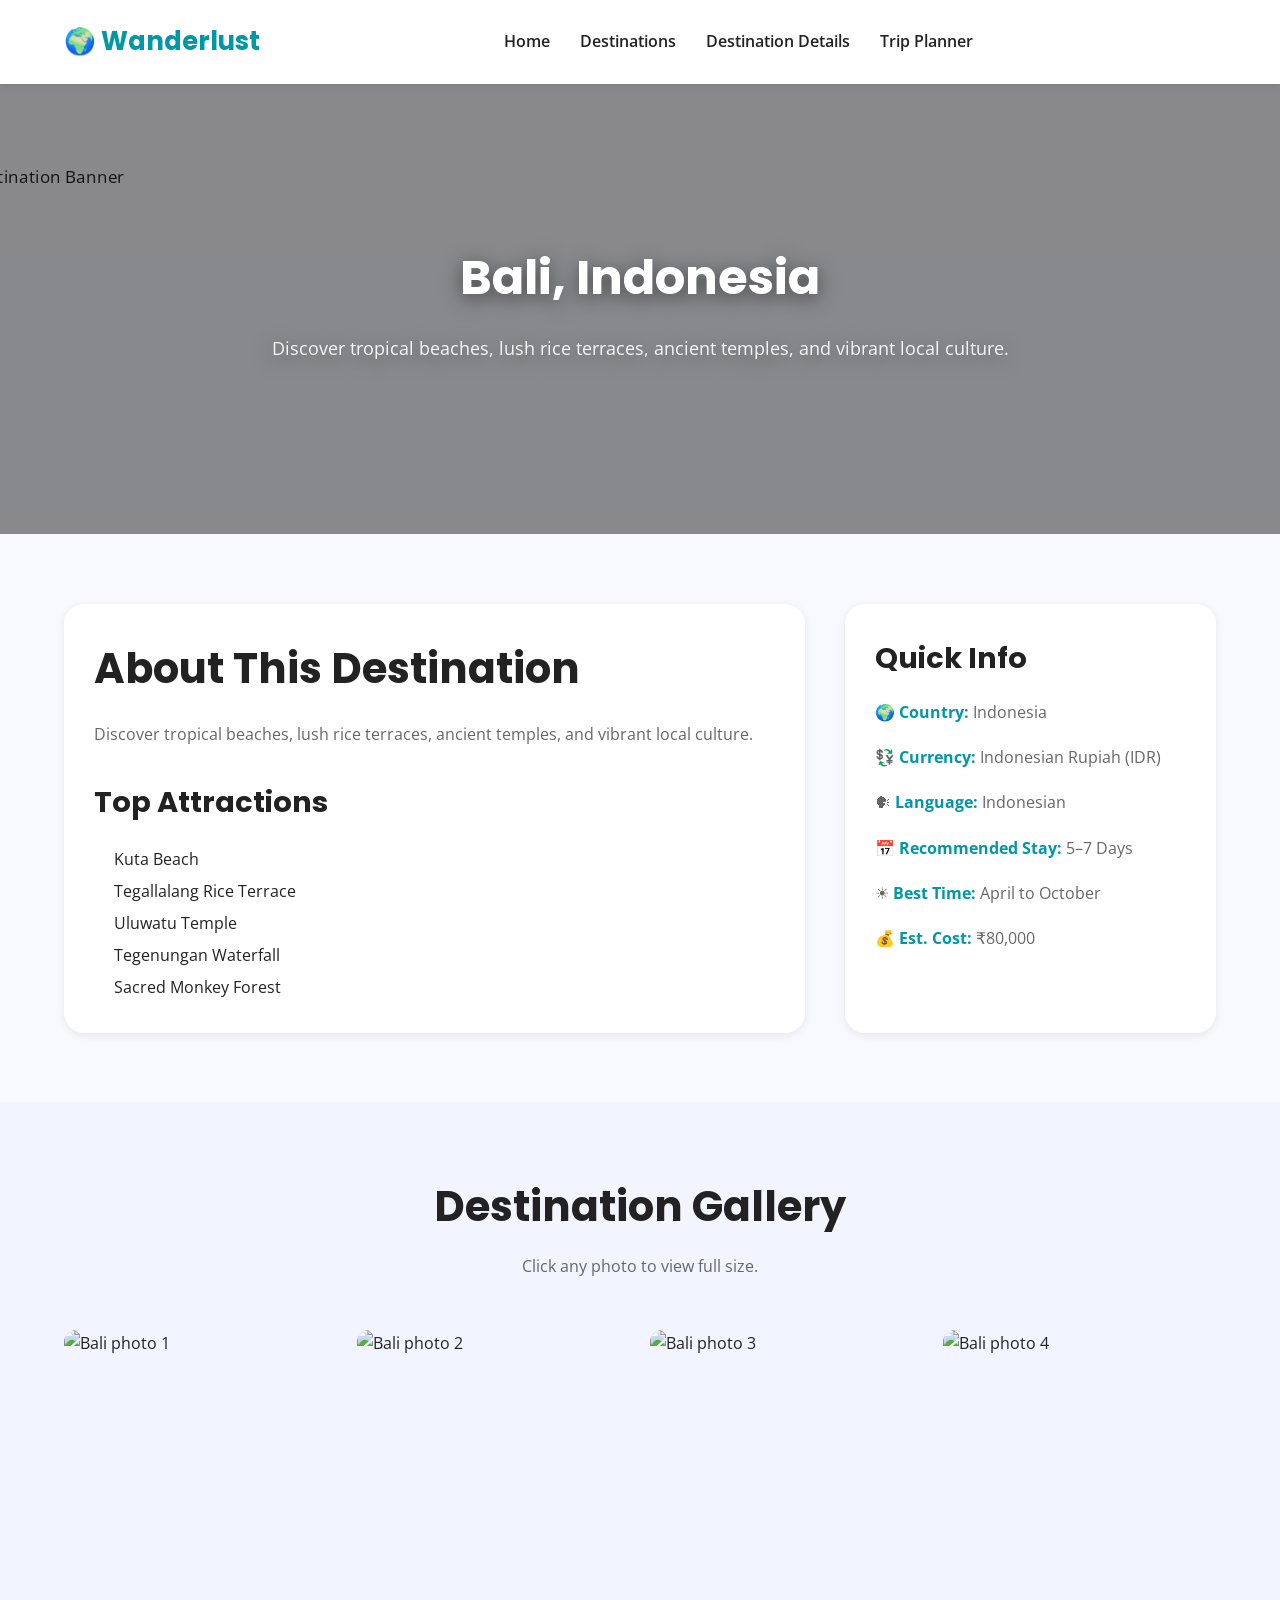
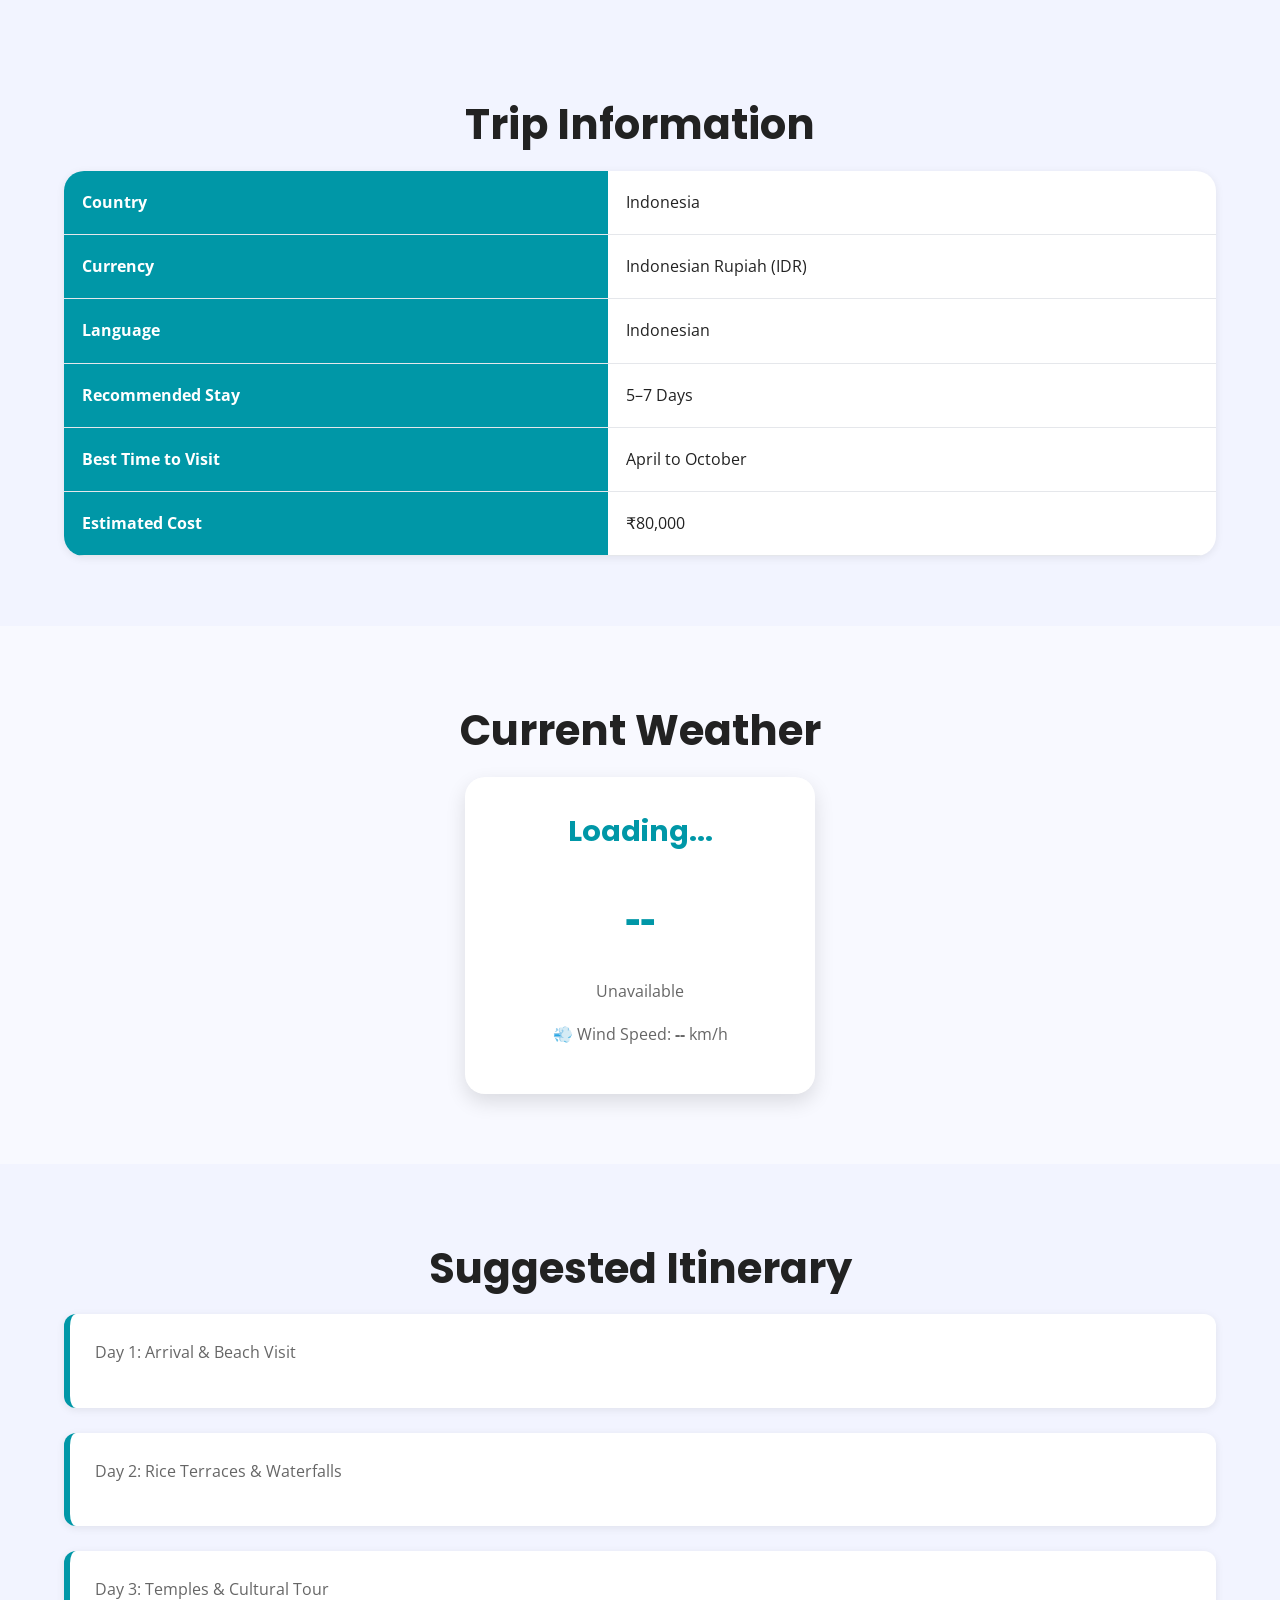
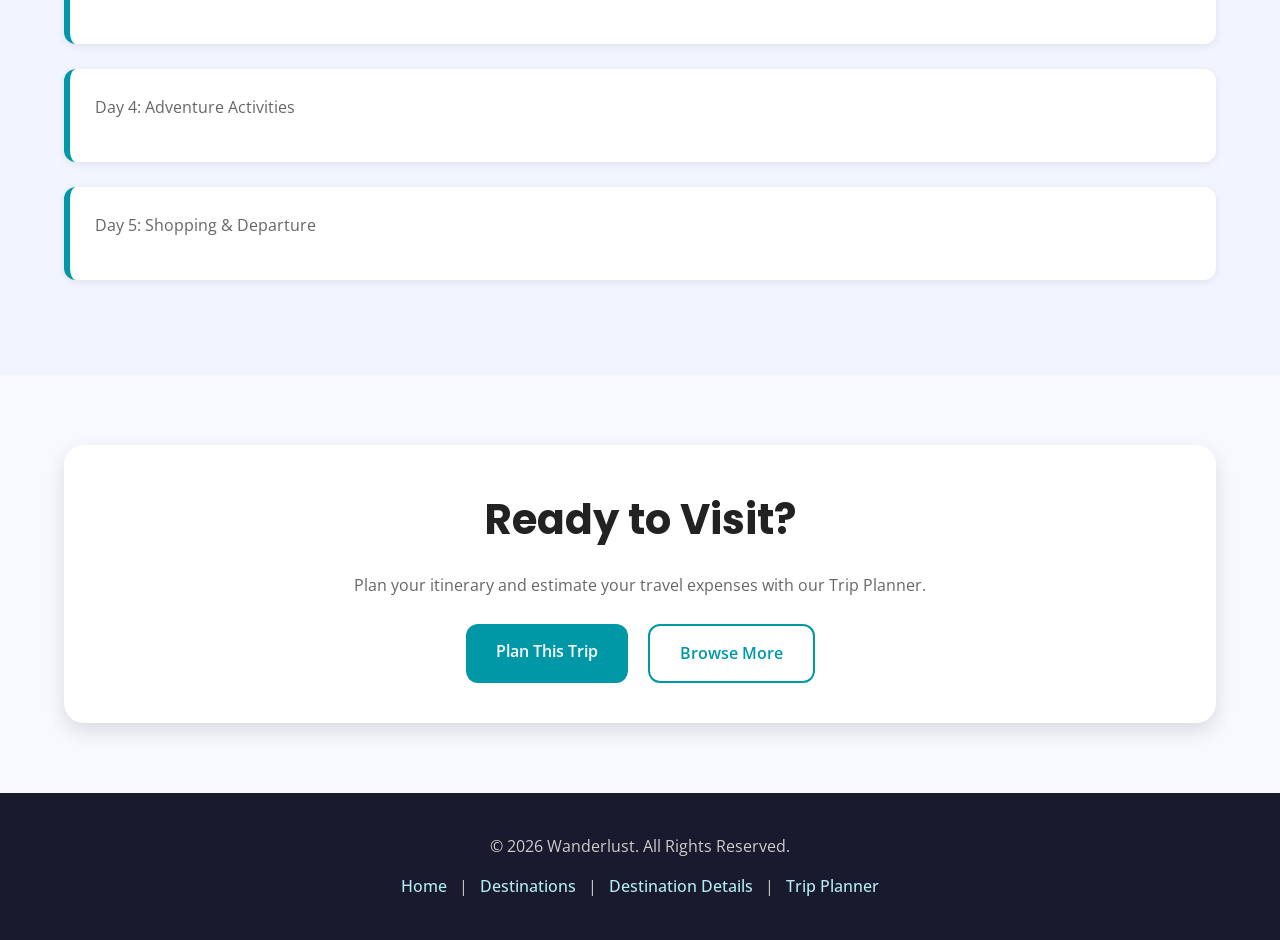
==== commit c4012615: "full website" ====
--- a/destination.html
+++ b/destination.html
@@ -1,229 +1,195 @@
-<!DOCTYPE html>
+﻿<!DOCTYPE html>
 <html lang="en">
-
 <head>
     <meta charset="UTF-8">
     <meta name="viewport" content="width=device-width, initial-scale=1.0">
     <title>Wanderlust | Destination Details</title>
-
     <link rel="stylesheet" href="css/style.css">
     <link rel="stylesheet" href="css/detail.css">
+    <link rel="stylesheet" href="css/3d-effects.css">
+    <link rel="stylesheet" href="css/travel-vibes.css">
+    <link rel="stylesheet" href="css/mobile.css">
 </head>
-
 <body>
 
-    <header>
+<header>
+    <nav>
+        <h2>🌍 Wanderlust</h2>
+        <ul class="nav-links" id="navLinks">
+            <li><a href="index.html">Home</a></li>
+            <li><a href="destinations.html">Destinations</a></li>
+            <li><a href="destination.html">Destination Details</a></li>
+            <li><a href="planner.html">Trip Planner</a></li>
+        </ul>
+        <button class="nav-toggle" id="navToggle" aria-label="Open menu">
+            <span></span><span></span><span></span>
+        </button>
+    </nav>
+</header>
 
+<main>
+
+    <!-- Banner -->
+    <section class="destination-banner">
+        <img id="bannerImg" src="assets/images/bali.jpg" alt="Destination Banner">
+        <div class="banner-overlay">
+            <div class="banner-content">
+                <h1 id="bannerTitle">Loading...</h1>
+                <p id="bannerSubtitle"></p>
+            </div>
+        </div>
+    </section>
+
+    <!-- Overview -->
+    <section class="destination-info">
+        <div class="container">
+            <div class="info-grid">
+                <div class="description">
+                    <h2>About This Destination</h2>
+                    <p id="aboutText">Loading destination information...</p>
+                    <h3 style="margin-top:30px">Top Attractions</h3>
+                    <ul id="attractionsList" style="margin-top:10px;padding-left:20px;line-height:2"></ul>
+                </div>
+                <div class="quick-info">
+                    <h3>Quick Info</h3>
+                    <ul>
+                        <li>🌍 <strong>Country:</strong> <span id="infoCountry">--</span></li>
+                        <li>💱 <strong>Currency:</strong> <span id="infoCurrency">--</span></li>
+                        <li>🗣 <strong>Language:</strong> <span id="infoLanguage">--</span></li>
+                        <li>📅 <strong>Recommended Stay:</strong> <span id="infoStay">--</span></li>
+                        <li>☀ <strong>Best Time:</strong> <span id="infoBestTime">--</span></li>
+                        <li>💰 <strong>Est. Cost:</strong> <span id="infoPrice">--</span></li>
+                    </ul>
+                </div>
+            </div>
+        </div>
+    </section>
+
+    <!-- Image Gallery -->
+    <section class="gallery">
+        <div class="container">
+            <h2 class="section-title">Destination Gallery</h2>
+            <p class="section-subtitle">Click any photo to view full size.</p>
+            <div class="gallery-grid" id="gallery">
+                <!-- Populated by detail.js -->
+            </div>
+        </div>
+    </section>
+
+    <!-- Travel Information -->
+    <section class="travel-info">
+        <div class="container">
+            <h2 class="section-title">Trip Information</h2>
+            <table class="travel-table">
+                <tr><th>Country</th><td id="tblCountry">--</td></tr>
+                <tr><th>Currency</th><td id="tblCurrency">--</td></tr>
+                <tr><th>Language</th><td id="tblLanguage">--</td></tr>
+                <tr><th>Recommended Stay</th><td id="tblStay">--</td></tr>
+                <tr><th>Best Time to Visit</th><td id="tblBestTime">--</td></tr>
+                <tr><th>Estimated Cost</th><td id="tblPrice">--</td></tr>
+            </table>
+        </div>
+    </section>
+
+    <!-- Live Weather -->
+    <section class="weather">
+        <div class="container">
+            <h2 class="section-title">Current Weather</h2>
+            <div class="weather-card">
+                <h3 id="weatherDestName">Loading...</h3>
+                <div class="weather-temp" id="weatherTemp">--</div>
+                <p id="weatherCondition">Fetching live data...</p>
+                <p>💨 Wind Speed: <strong id="weatherWind">--</strong> km/h</p>
+            </div>
+        </div>
+    </section>
+
+    <!-- Suggested Itinerary -->
+    <section class="itinerary">
+        <div class="container">
+            <h2 class="section-title">Suggested Itinerary</h2>
+            <ol id="itineraryList" style="padding-left:0;list-style:none">
+                <!-- Populated by detail.js -->
+            </ol>
+        </div>
+    </section>
+
+    <!-- CTA -->
+    <section class="booking">
+        <div class="container">
+            <div class="booking-box">
+                <h2>Ready to Visit?</h2>
+                <p>Plan your itinerary and estimate your travel expenses with our Trip Planner.</p>
+                <div class="booking-buttons">
+                    <a href="planner.html" class="btn" id="planLink">Plan This Trip</a>
+                    <a href="destinations.html" class="btn-outline">Browse More</a>
+                </div>
+            </div>
+        </div>
+    </section>
+
+</main>
+
+<footer>
+    <div class="container">
+        <p>© 2026 Wanderlust. All Rights Reserved.</p>
         <nav>
+            <a href="index.html">Home</a> |
+            <a href="destinations.html">Destinations</a> |
+            <a href="destination.html">Destination Details</a> |
+            <a href="planner.html">Trip Planner</a>
+        </nav>
+    </div>
+</footer>
 
-            <h2>🌍 Wanderlust</h2>
+<!-- Lightbox -->
+<div class="lightbox" id="lightbox">
+    <div class="lightbox-inner">
+        <button class="lightbox-close" id="lightboxClose">&times;</button>
+        <img id="lightboxImg" src="" alt="Gallery Image">
+    </div>
+</div>
 
-            <ul>
-                <li><a href="index.html">Home</a></li>
-                <li><a href="destinations.html">Destinations</a></li>
-                <li><a href="destination.html">Destination Details</a></li>
-                <li><a href="planner.html">Trip Planner</a></li>
-            </ul>
+<script src="js/weather.js"></script>
+<script src="js/detail.js"></script>
+<script src="js/3d-effects.js"></script>
+<script>
+  /* Mirror quick-info into travel table after detail.js populates IDs */
+  document.addEventListener('DOMContentLoaded', () => {
+    const mirror = [
+      ['infoCountry','tblCountry'], ['infoCurrency','tblCurrency'],
+      ['infoLanguage','tblLanguage'], ['infoStay','tblStay'],
+      ['infoBestTime','tblBestTime'], ['infoPrice','tblPrice']
+    ];
+    const sync = () => mirror.forEach(([src, dst]) => {
+      const val = document.getElementById(src)?.textContent;
+      if (val && val !== '--') document.getElementById(dst).textContent = val;
+    });
+    setTimeout(sync, 800);
+  });
+</script>
 
-        </nav>
+<script>
+  /* Mobile nav toggle */
+  (function() {
+    var toggle = document.getElementById('navToggle');
+    var links  = document.getElementById('navLinks');
+    if (!toggle || !links) return;
+    toggle.addEventListener('click', function() {
+      var open = links.classList.toggle('mobile-open');
+      toggle.classList.toggle('open', open);
+      document.body.style.overflow = open ? 'hidden' : '';
+      toggle.setAttribute('aria-label', open ? 'Close menu' : 'Open menu');
+    });
+    links.addEventListener('click', function(e) {
+      if (e.target.tagName === 'A') {
+        links.classList.remove('mobile-open');
+        toggle.classList.remove('open');
+        document.body.style.overflow = '';
+      }
+    });
+  })();
+</script>
+</body>
+</html>
 
-    </header>
-
-    <main>
-
-        <!-- Destination Banner -->
-
-        <section>
-
-            <h1>Bali, Indonesia</h1>
-
-            <p>
-                Experience tropical beaches, lush rice terraces,
-                waterfalls, temples, and vibrant local culture.
-            </p>
-
-        </section>
-
-        <!-- Image Gallery -->
-
-        <section>
-
-            <h2>Destination Gallery</h2>
-
-            <div>
-
-                <img src="assets/images/bali1.jpg" alt="Bali Beach">
-
-                <img src="assets/images/bali2.jpg" alt="Rice Terrace">
-
-                <img src="assets/images/bali3.jpg" alt="Temple">
-
-                <img src="assets/images/bali4.jpg" alt="Sunset">
-
-            </div>
-
-        </section>
-
-        <!-- Overview -->
-
-        <section>
-
-            <h2>About Bali</h2>
-
-            <p>
-                Bali is one of Indonesia's most famous tourist destinations,
-                known for its beautiful beaches, rich traditions,
-                exciting nightlife, and adventure activities.
-            </p>
-
-        </section>
-
-        <!-- Highlights -->
-
-        <section>
-
-            <h2>Top Attractions</h2>
-
-            <ul>
-
-                <li>🏝 Kuta Beach</li>
-
-                <li>🌾 Tegallalang Rice Terrace</li>
-
-                <li>🛕 Uluwatu Temple</li>
-
-                <li>🌊 Tegenungan Waterfall</li>
-
-                <li>🐒 Sacred Monkey Forest</li>
-
-            </ul>
-
-        </section>
-
-        <!-- Best Time -->
-
-        <section>
-
-            <h2>Best Time to Visit</h2>
-
-            <p>
-                April to October offers pleasant weather,
-                making it ideal for sightseeing and outdoor adventures.
-            </p>
-
-        </section>
-
-        <!-- Trip Information -->
-
-        <section>
-
-            <h2>Trip Information</h2>
-
-            <table border="1">
-
-                <tr>
-                    <th>Country</th>
-                    <td>Indonesia</td>
-                </tr>
-
-                <tr>
-                    <th>Currency</th>
-                    <td>Indonesian Rupiah (IDR)</td>
-                </tr>
-
-                <tr>
-                    <th>Language</th>
-                    <td>Indonesian</td>
-                </tr>
-
-                <tr>
-                    <th>Recommended Stay</th>
-                    <td>5–7 Days</td>
-                </tr>
-
-            </table>
-
-        </section>
-
-        <!-- Weather Preview -->
-
-        <section>
-
-            <h2>Current Weather</h2>
-
-            <p>Temperature: -- °C</p>
-
-            <p>Condition: Loading...</p>
-
-            <p>Wind Speed: -- km/h</p>
-
-        </section>
-
-        <!-- Itinerary -->
-
-        <section>
-
-            <h2>Suggested Itinerary</h2>
-
-            <ol>
-
-                <li>Day 1 Arrival & Beach Visit</li>
-
-                <li>Day 2 Rice Terraces & Waterfalls</li>
-
-                <li>Day 3 Temples & Cultural Tour</li>
-
-                <li>Day 4 Adventure Activities</li>
-
-                <li>Day 5 Shopping & Departure</li>
-
-            </ol>
-
-        </section>
-
-        <!-- CTA -->
-
-        <section>
-
-            <h2>Ready to Visit Bali?</h2>
-
-            <p>
-                Plan your itinerary and estimate your travel expenses with our Trip Planner.
-            </p>
-
-            <a href="planner.html">
-
-                <button>
-                    Plan This Trip
-                </button>
-
-            </a>
-
-        </section>
-
-    </main>
-
-    <footer>
-
-        <p>© 2026 Wanderlust. All Rights Reserved.</p>
-
-        <nav>
-
-            <a href="index.html">Home</a> |
-
-            <a href="destinations.html">Destinations</a> |
-
-            <a href="destination.html">Destination Details</a> |
-
-            <a href="planner.html">Trip Planner</a>
-
-        </nav>
-
-    </footer>
-
-    <script src="js/detail.js"></script>
-    <script src="js/weather.js"></script>
-
-</body>
-
-</html>
--- a/css/style.css
+++ b/css/style.css
@@ -302,4 +302,142 @@
 .pb-1{padding-bottom:10px;}
 .pb-2{padding-bottom:20px;}
 .pb-3{padding-bottom:30px;}
-.pb-4{padding-bottom:40px;}+.pb-4{padding-bottom:40px;}
+
+/* ==========================================
+   HEADER & NAV
+   ========================================== */
+
+header {
+    position: sticky;
+    top: 0;
+    z-index: 1000;
+    background: white;
+    box-shadow: var(--shadow-sm);
+}
+
+header nav {
+    display: flex;
+    align-items: center;
+    justify-content: space-between;
+    width: 90%;
+    max-width: 1200px;
+    margin: auto;
+    padding: 20px 0;
+}
+
+header nav h2 {
+    color: var(--primary);
+    font-size: 1.6rem;
+    margin-bottom: 0;
+    flex-shrink: 0;
+}
+
+header nav ul,
+header nav ul.nav-links {
+    display: flex;
+    gap: 30px;
+    flex: 1;
+    justify-content: center;
+}
+
+header nav a {
+    font-weight: 600;
+    color: var(--text);
+    transition: var(--transition);
+}
+
+header nav a:hover {
+    color: var(--primary);
+}
+
+/* ==========================================
+   FOOTER
+   ========================================== */
+
+footer {
+    background: #1a1a2e;
+    color: #ccc;
+    text-align: center;
+    padding: 40px 0;
+}
+
+footer p { color: #ccc; margin-bottom: 12px; }
+
+footer nav { display: block; }
+
+footer nav a {
+    color: var(--accent);
+    font-weight: 500;
+    margin: 0 8px;
+    transition: var(--transition);
+}
+
+footer nav a:hover { color: white; }
+
+/* ==========================================
+   LIGHTBOX
+   ========================================== */
+
+.lightbox {
+    display: none;
+    position: fixed;
+    inset: 0;
+    background: rgba(0,0,0,.88);
+    z-index: 9999;
+    justify-content: center;
+    align-items: center;
+}
+
+.lightbox.active { display: flex; }
+
+.lightbox-inner {
+    position: relative;
+    max-width: 90vw;
+    max-height: 90vh;
+}
+
+.lightbox-inner img {
+    max-width: 90vw;
+    max-height: 85vh;
+    border-radius: var(--radius-md);
+    object-fit: contain;
+}
+
+.lightbox-close {
+    position: absolute;
+    top: -14px;
+    right: -14px;
+    width: 36px;
+    height: 36px;
+    background: white;
+    border: none;
+    border-radius: 50%;
+    font-size: 1.2rem;
+    cursor: pointer;
+    display: flex;
+    align-items: center;
+    justify-content: center;
+    font-weight: 700;
+}
+
+/* ==========================================
+   GALLERY THUMB (detail page)
+   ========================================== */
+
+.gallery-thumb {
+    cursor: pointer;
+    transition: var(--transition);
+    border-radius: var(--radius-md);
+}
+
+.gallery-thumb:hover { transform: scale(1.04); }
+
+/* ==========================================
+   RESPONSIVE NAV
+   ========================================== */
+
+@media(max-width: 768px) {
+    header nav { flex-direction: column; gap: 15px; }
+    header nav ul { gap: 15px; flex-wrap: wrap; justify-content: center; }
+}
--- a/css/3d-effects.css
+++ b/css/3d-effects.css
@@ -0,0 +1,268 @@
+﻿/* ==========================================
+   3D EFFECTS — 3d-effects.css
+   ========================================== */
+
+/* ==========================================
+   SCROLL REVEAL — 3D entrance
+   ========================================== */
+
+.reveal-3d {
+  opacity: 0;
+  transform: perspective(900px) translateZ(-80px) translateY(40px);
+  transition: opacity 0.65s ease var(--delay,0s),
+              transform 0.65s cubic-bezier(0.23,1,0.32,1) var(--delay,0s);
+}
+.reveal-3d.revealed {
+  opacity: 1;
+  transform: perspective(900px) translateZ(0) translateY(0);
+}
+
+/* ==========================================
+   DESTINATION CARD — 3D tilt + depth
+   ========================================== */
+
+.destination-card {
+  transform-style: preserve-3d;
+  will-change: transform;
+}
+.destination-card img {
+  transform: translateZ(8px) scale(1.01);
+  transition: transform 0.4s ease;
+}
+.destination-card:hover img {
+  transform: translateZ(20px) scale(1.04);
+}
+.destination-card .destination-content {
+  transform: translateZ(5px);
+}
+
+/* ==========================================
+   HERO — 3D Destination Card Showcase
+   ========================================== */
+
+.showcase-scene {
+  perspective: 1400px;
+  width: 380px;
+  height: 440px;
+  position: relative;
+  transform-style: preserve-3d;
+  margin: auto;
+}
+
+/* Individual floating cards */
+.showcase-card {
+  position: absolute;
+  width: 220px;
+  border-radius: 22px;
+  overflow: hidden;
+  background: white;
+  box-shadow: 0 25px 60px rgba(0,0,0,0.22);
+  transform-style: preserve-3d;
+  transition: transform 0.4s cubic-bezier(0.23,1,0.32,1);
+  cursor: pointer;
+}
+.showcase-card:hover {
+  transform: var(--hover-t) !important;
+  z-index: 10;
+}
+
+/* Card background images (gradient stands in for real photos) */
+.sc-img {
+  height: 145px;
+  width: 100%;
+}
+.sc-img1 { background: linear-gradient(135deg,#667eea 0%,#764ba2 100%); }
+.sc-img2 { background: linear-gradient(135deg,#43e97b 0%,#38f9d7 100%); }
+.sc-img3 { background: linear-gradient(135deg,#4facfe 0%,#00f2fe 100%); }
+.sc-img4 { background: linear-gradient(135deg,#f093fb 0%,#f5576c 100%); }
+
+/* Overlay shimmer on card image */
+.sc-img::after {
+  content: '';
+  position: absolute;
+  inset: 0;
+  background: linear-gradient(160deg, rgba(255,255,255,0.18) 0%, transparent 60%);
+}
+
+.sc-meta {
+  padding: 14px 16px 6px;
+  transform-style: preserve-3d;
+}
+.sc-badge {
+  display: inline-block;
+  background: var(--accent);
+  color: var(--primary);
+  font-size: .7rem;
+  font-weight: 700;
+  padding: 3px 10px;
+  border-radius: 50px;
+  margin-bottom: 6px;
+}
+.sc-meta h4 {
+  font-size: 1.05rem;
+  margin-bottom: 2px;
+  color: var(--text);
+  transform: translateZ(6px);
+}
+.sc-meta p {
+  font-size: .78rem;
+  color: var(--text-light);
+  margin-bottom: 0;
+}
+.sc-price {
+  padding: 8px 16px 14px;
+  font-weight: 800;
+  color: var(--primary);
+  font-size: .95rem;
+}
+
+/* Card positions in 3D space */
+.sc1 {
+  top: 10px; left: 50%; transform: translateX(-50%) rotateY(-18deg) rotateX(6deg) translateZ(60px);
+  --hover-t: translateX(-50%) rotateY(-18deg) rotateX(6deg) translateZ(90px) scale(1.04);
+  z-index: 4;
+}
+.sc2 {
+  top: 80px; left: 5%; transform: rotateY(8deg) rotateX(-4deg) translateZ(20px);
+  --hover-t: rotateY(8deg) rotateX(-4deg) translateZ(60px) scale(1.04);
+  z-index: 3;
+}
+.sc3 {
+  top: 180px; left: 40%; transform: translateX(-30%) rotateY(-10deg) rotateX(4deg) translateZ(0px);
+  --hover-t: translateX(-30%) rotateY(-10deg) rotateX(4deg) translateZ(40px) scale(1.04);
+  z-index: 2;
+}
+.sc4 {
+  top: 60px; right: 0; transform: rotateY(20deg) rotateX(8deg) translateZ(-30px);
+  --hover-t: rotateY(20deg) rotateX(8deg) translateZ(20px) scale(1.04);
+  z-index: 1;
+  opacity: 0.85;
+}
+
+/* Floating accent tags */
+.sc-accent {
+  position: absolute;
+  background: white;
+  border-radius: 50px;
+  padding: 8px 14px;
+  font-size: .82rem;
+  font-weight: 700;
+  box-shadow: 0 8px 24px rgba(0,0,0,0.14);
+  white-space: nowrap;
+  animation: floatChip 3s ease-in-out infinite;
+  z-index: 20;
+}
+.ac1 { top: -12px; right: 20px;  animation-delay: 0s;   font-size: 1.6rem; background: transparent; box-shadow: none; }
+.ac2 { bottom: 10px; right: -10px; animation-delay: 1s; color: var(--primary); }
+.ac3 { bottom: 60px; left: -5px;  animation-delay: 1.8s; color: var(--success); }
+
+/* ==========================================
+   HERO SECTION — 3D bg blobs + depth
+   ========================================== */
+
+.hero {
+  overflow: hidden;
+  position: relative;
+}
+.hero-3d-bg {
+  position: absolute;
+  inset: 0;
+  z-index: 0;
+  overflow: hidden;
+  pointer-events: none;
+}
+.hero-3d-bg .blob {
+  position: absolute;
+  border-radius: 50%;
+  opacity: 0.16;
+  filter: blur(65px);
+  animation: blobFloat 9s ease-in-out infinite;
+}
+.blob1 { width:380px; height:380px; background:var(--primary); top:-100px; right:2%;   animation-delay:0s; }
+.blob2 { width:270px; height:270px; background:#9f94ff;         bottom:0;   right:28%;  animation-delay:2.5s; }
+.blob3 { width:220px; height:220px; background:#D8D4FF;         top:35%;    left:2%;    animation-delay:5s; }
+.hero .container { position: relative; z-index: 1; }
+
+/* ==========================================
+   FEATURE / CATEGORY / TIP CARDS
+   ========================================== */
+
+.feature-card,
+.category-card,
+.tip-card {
+  transform-style: preserve-3d;
+  will-change: transform;
+  transition: transform 0.3s cubic-bezier(0.23,1,0.32,1), box-shadow 0.3s ease;
+}
+.feature-card:hover   { transform: perspective(800px) rotateX(-6deg) translateZ(12px); }
+.category-card:hover  { transform: perspective(800px) rotateX(-8deg) rotateY(4deg) translateZ(10px) !important; }
+.tip-card:hover       { transform: perspective(800px) rotateY(-6deg) translateZ(10px); }
+
+/* ==========================================
+   WEATHER / FORM CARDS
+   ========================================== */
+
+.weather-card {
+  transform-style: preserve-3d;
+  transition: transform 0.4s ease;
+}
+.weather-card:hover {
+  transform: perspective(800px) rotateX(-5deg) rotateY(3deg) translateZ(8px);
+}
+.form-card {
+  transform-style: preserve-3d;
+  transition: transform 0.35s ease, box-shadow 0.35s ease;
+}
+.form-card:hover {
+  transform: perspective(1000px) rotateX(-3deg) translateZ(6px);
+  box-shadow: 0 20px 50px rgba(108,99,255,0.18);
+}
+
+/* ==========================================
+   BANNER — detail page parallax depth
+   ========================================== */
+
+.destination-banner { transform-style: preserve-3d; }
+.banner-content {
+  transform: translateZ(40px);
+  text-shadow: 0 4px 20px rgba(0,0,0,0.5);
+}
+
+/* ==========================================
+   KEYFRAMES
+   ========================================== */
+
+@keyframes floatChip {
+  0%,100% { transform: translateY(0); }
+  50%      { transform: translateY(-9px); }
+}
+@keyframes blobFloat {
+  0%,100% { transform: scale(1) translate(0,0); }
+  33%      { transform: scale(1.12) translate(22px,-18px); }
+  66%      { transform: scale(0.94) translate(-12px,12px); }
+}
+
+/* ==========================================
+   RESPONSIVE
+   ========================================== */
+
+@media(max-width: 900px) {
+  .showcase-scene { width:300px; height:360px; }
+  .showcase-card  { width:180px; }
+  .sc-img         { height:115px; }
+  .sc-accent      { display:none; }
+}
+@media(max-width: 768px) {
+  .showcase-scene { display:none; }
+  .reveal-3d {
+    transform: translateY(30px);
+    transition: opacity 0.5s ease var(--delay,0s), transform 0.5s ease var(--delay,0s);
+  }
+  .feature-card:hover,
+  .category-card:hover,
+  .tip-card:hover { transform: translateY(-6px); }
+}
+@media(prefers-reduced-motion: reduce) {
+  .sc-accent, .blob { animation: none !important; }
+  .reveal-3d        { transition: none !important; }
+}
--- a/css/travel-vibes.css
+++ b/css/travel-vibes.css
@@ -0,0 +1,455 @@
+﻿/* ==========================================
+   TRAVEL VIBES — travel-vibes.css (v4 Tropical)
+   ========================================== */
+
+/* ==========================================
+   COLOR SCHEME — tropical ocean teal
+   ========================================== */
+
+:root {
+  --primary:      #0097A7;
+  --primary-dark: #00788a;
+  --secondary:    #26C6DA;
+  --accent:       #b2ebf2;
+}
+
+/* ==========================================
+   NAV — transparent on home, white on scroll
+   ========================================== */
+
+body.home-page header {
+  background: transparent;
+  box-shadow: none;
+  position: absolute;
+  top: 0; left: 0; right: 0;
+}
+body.home-page header.nav-solid {
+  background: rgba(255,255,255,0.97);
+  box-shadow: 0 2px 20px rgba(0,0,0,0.08);
+  position: fixed;
+  backdrop-filter: blur(10px);
+}
+body.home-page header:not(.nav-solid) nav h2,
+body.home-page header:not(.nav-solid) nav a { color: #fff; }
+body.home-page header:not(.nav-solid) nav a:hover { color: var(--accent); }
+body.home-page header:not(.nav-solid) .nav-cta-btn {
+  border-color: rgba(255,255,255,0.75);
+  color: #fff;
+}
+body.home-page header:not(.nav-solid) .nav-cta-btn:hover {
+  background: rgba(255,255,255,0.2);
+  color: #fff;
+}
+
+.nav-actions { display:flex; align-items:center; }
+.nav-cta-btn {
+  padding: 9px 24px;
+  border: 2px solid var(--primary);
+  border-radius: 50px;
+  color: var(--primary);
+  font-weight: 700;
+  font-size: .9rem;
+  transition: var(--transition);
+  white-space: nowrap;
+}
+.nav-cta-btn:hover { background:var(--primary); color:#fff; }
+
+/* ==========================================
+   HERO — Bright tropical ocean day scene
+   ========================================== */
+
+.hero {
+  min-height: 100vh !important;
+  padding: 0 !important;
+  display: flex !important;
+  align-items: center !important;
+  position: relative !important;
+  overflow: hidden !important;
+  /* Bright daylight sky → turquoise ocean */
+  background: linear-gradient(
+    180deg,
+    #0277BD 0%,
+    #0288D1 10%,
+    #29B6F6 25%,
+    #81D4FA 42%,
+    #B3E5FC 52%,
+    #80DEEA 58%,
+    #26C6DA 65%,
+    #00ACC1 75%,
+    #00838F 88%,
+    #006064 100%
+  ) !important;
+}
+
+/* ==========================================
+   CLOUDS
+   ========================================== */
+
+.sky-clouds {
+  position: absolute;
+  inset: 0 0 45% 0;
+  pointer-events: none;
+  z-index: 1;
+  overflow: hidden;
+}
+
+.cloud {
+  position: absolute;
+  background: rgba(255,255,255,0.90);
+  border-radius: 50px;
+  filter: drop-shadow(0 6px 18px rgba(0,80,120,0.12));
+}
+.cloud::before, .cloud::after {
+  content: '';
+  position: absolute;
+  background: rgba(255,255,255,0.90);
+  border-radius: 50%;
+}
+
+/* Large hero cloud */
+.cl1 {
+  width:220px; height:65px;
+  background:rgba(255,255,255,.92);
+  top:18%; right:8%;
+  animation: driftSlow 40s linear infinite;
+}
+.cl1::before { width:90px;height:90px; top:-50px; left:25px; background:rgba(255,255,255,.92); }
+.cl1::after  { width:70px;height:70px; top:-38px; left:100px; background:rgba(255,255,255,.92); }
+
+/* Medium cloud */
+.cl2 {
+  width:150px; height:46px;
+  background:rgba(255,255,255,.82);
+  top:10%; right:32%;
+  animation: driftSlow 30s 10s linear infinite;
+}
+.cl2::before { width:65px;height:65px; top:-36px; left:18px; background:rgba(255,255,255,.82); }
+.cl2::after  { width:50px;height:50px; top:-26px; left:70px; background:rgba(255,255,255,.82); }
+
+/* Small far cloud */
+.cl3 {
+  width:100px; height:34px;
+  background:rgba(255,255,255,.70);
+  top:22%; right:55%;
+  animation: driftSlow 50s 5s linear infinite;
+}
+.cl3::before { width:45px;height:45px; top:-25px; left:12px; background:rgba(255,255,255,.70); }
+.cl3::after  { width:35px;height:35px; top:-18px; left:48px; background:rgba(255,255,255,.70); }
+
+/* Wide thin cloud */
+.cl4 {
+  width:180px; height:38px;
+  background:rgba(255,255,255,.78);
+  top:6%; right:18%;
+  animation: driftSlow 35s 18s linear infinite;
+}
+.cl4::before { width:58px;height:58px; top:-30px; left:20px; background:rgba(255,255,255,.78); }
+.cl4::after  { width:44px;height:44px; top:-22px; left:80px; background:rgba(255,255,255,.78); }
+
+@keyframes driftSlow {
+  from { transform: translateX(200px); }
+  to   { transform: translateX(-600px); }
+}
+
+/* ==========================================
+   SUN (bright daylight — subtle)
+   ========================================== */
+
+.scene-sun {
+  display: none; /* hidden for daytime — sky gradient IS the sun */
+}
+
+/* ==========================================
+   DISTANT ISLANDS at horizon
+   ========================================== */
+
+.scene-mountains {
+  position: absolute;
+  bottom: 43%;
+  left: 0;
+  width: 100%;
+  height: 80px;
+  z-index: 2;
+  overflow: visible;
+}
+
+/* ==========================================
+   TURQUOISE OCEAN
+   ========================================== */
+
+.scene-ocean {
+  position: absolute;
+  bottom: 0; left: 0; right: 0;
+  height: 45%;
+  background: linear-gradient(
+    180deg,
+    rgba(38,198,218,0.6)  0%,
+    rgba(0,172,193,0.85)  35%,
+    rgba(0,131,143,0.95)  70%,
+    rgba(0,96,100,1)      100%
+  );
+  z-index: 3;
+}
+
+/* Light caustics / sparkle pattern on water */
+.scene-ocean::before {
+  content: '';
+  position: absolute;
+  inset: 0;
+  background:
+    radial-gradient(ellipse 30% 15% at 30% 30%, rgba(255,255,255,0.18) 0%, transparent 100%),
+    radial-gradient(ellipse 20% 10% at 65% 50%, rgba(255,255,255,0.12) 0%, transparent 100%),
+    radial-gradient(ellipse 15% 8%  at 80% 20%, rgba(255,255,255,0.10) 0%, transparent 100%);
+  animation: causticShift 8s ease-in-out infinite;
+}
+
+/* Gentle wave lines */
+.scene-ocean::after {
+  content: '';
+  position: absolute;
+  inset: 0;
+  background: repeating-linear-gradient(
+    transparent, transparent 28px,
+    rgba(255,255,255,0.06) 28px, rgba(255,255,255,0.06) 30px
+  );
+  animation: waveScroll 10s linear infinite;
+}
+
+@keyframes causticShift {
+  0%,100% { opacity:1; transform:scaleX(1); }
+  50%      { opacity:.7; transform:scaleX(1.05); }
+}
+@keyframes waveScroll {
+  from { transform: translateX(0); }
+  to   { transform: translateX(60px); }
+}
+
+/* ==========================================
+   HORIZON GLOW (sky meets water)
+   ========================================== */
+
+.scene-horizon {
+  position: absolute;
+  bottom: 43%; left: 0; right: 0;
+  height: 60px;
+  background: linear-gradient(transparent, rgba(178,235,242,0.55), transparent);
+  filter: blur(12px);
+  z-index: 4;
+}
+
+/* ==========================================
+   TEXT OVERLAY — left gradient only
+   ========================================== */
+
+.hero-overlay {
+  position: absolute; inset: 0;
+  background: linear-gradient(
+    100deg,
+    rgba(2,77,120,0.72)  0%,
+    rgba(2,77,120,0.40)  42%,
+    rgba(2,77,120,0.04)  100%
+  );
+  z-index: 5;
+}
+
+.hero .container { position:relative; z-index:6; padding-top:110px; padding-bottom:70px; }
+.hero .hero-image { display:none; }
+.hero-3d-bg       { display:none; }
+
+/* Hero text */
+.hero-content { max-width: 580px; }
+
+.hero-eyebrow {
+  color: #ffffff;
+  background: rgba(0,151,167,0.75);
+  display: inline-flex;
+  align-items: center;
+  gap: 8px;
+  padding: 6px 16px;
+  border-radius: 50px;
+  font-weight: 700;
+  font-size: .78rem;
+  letter-spacing: 2px;
+  text-transform: uppercase;
+  margin-bottom: 22px;
+  backdrop-filter: blur(6px);
+}
+.hero-eyebrow::before {
+  content: '✈';
+  font-size: 1rem;
+}
+
+.hero-content h1 {
+  font-size: 4.2rem !important;
+  color: #ffffff !important;
+  line-height: 1.1 !important;
+  text-shadow: 0 2px 24px rgba(0,50,90,0.5) !important;
+  margin-bottom: 22px !important;
+}
+
+.hero-content .hero-sub {
+  color: rgba(255,255,255,.88) !important;
+  font-size: 1.1rem !important;
+  max-width: 460px !important;
+  line-height: 1.75 !important;
+  margin-bottom: 40px !important;
+}
+
+.hero .btn {
+  background: #0097A7 !important;
+  color: #fff !important;
+  border-radius: 50px !important;
+  padding: 15px 38px !important;
+  font-size: 1rem !important;
+  box-shadow: 0 8px 28px rgba(0,151,167,.5) !important;
+}
+.hero .btn:hover {
+  background: #00788a !important;
+  transform: translateY(-3px) !important;
+  box-shadow: 0 14px 36px rgba(0,151,167,.6) !important;
+}
+.hero .btn-outline {
+  border: 2px solid rgba(255,255,255,.75) !important;
+  color: #fff !important;
+  border-radius: 50px !important;
+  padding: 13px 32px !important;
+}
+.hero .btn-outline:hover {
+  background: rgba(255,255,255,.18) !important;
+  color: #fff !important;
+}
+
+/* ==========================================
+   SCROLL INDICATOR
+   ========================================== */
+
+.scroll-hint {
+  position: absolute;
+  bottom: 34px; left: 50%;
+  transform: translateX(-50%);
+  z-index: 7;
+  display: flex;
+  flex-direction: column;
+  align-items: center;
+  gap: 7px;
+}
+.scroll-hint::before {
+  content: 'SCROLL';
+  color: rgba(255,255,255,.55);
+  font-size: .68rem;
+  letter-spacing: 2.5px;
+}
+.scroll-dot {
+  width: 26px; height: 42px;
+  border: 2px solid rgba(255,255,255,.5);
+  border-radius: 13px;
+  position: relative;
+}
+.scroll-dot::after {
+  content: '';
+  position: absolute;
+  width: 5px; height: 8px;
+  background: rgba(255,255,255,.8);
+  border-radius: 3px;
+  top: 6px; left: 50%;
+  transform: translateX(-50%);
+  animation: scrollBounce 2s ease-in-out infinite;
+}
+@keyframes scrollBounce {
+  0%,100% { top:6px; opacity:1; }
+  60%      { top:20px; opacity:.3; }
+}
+
+/* ==========================================
+   STATS BAR
+   ========================================== */
+
+.stats-bar {
+  background: #fff;
+  border-bottom: 1px solid var(--border);
+  padding: 28px 0;
+  box-shadow: 0 4px 20px rgba(0,0,0,.06);
+}
+.stats-bar .container {
+  display: flex;
+  justify-content: space-around;
+  align-items: center;
+  flex-wrap: wrap;
+  gap: 20px;
+}
+.stat-item { display:flex; flex-direction:column; align-items:center; gap:4px; }
+.stat-item strong {
+  font-size: 1.8rem; font-weight: 800;
+  color: var(--primary); font-family: 'Poppins',sans-serif;
+}
+.stat-item span { font-size:.85rem; color:var(--text-light); font-weight:500; }
+
+/* ==========================================
+   TICKER
+   ========================================== */
+
+.travel-ticker {
+  background: linear-gradient(90deg,#00788a,#0097A7,#26C6DA,#0097A7,#00788a);
+  background-size: 300% auto;
+  animation: tickerGradient 7s linear infinite;
+  overflow: hidden; padding: 13px 0; white-space: nowrap; color:white;
+}
+@keyframes tickerGradient {
+  from { background-position:0 center; }
+  to   { background-position:300% center; }
+}
+.ticker-track { display:inline-flex; animation: tickerScroll 28s linear infinite; }
+.ticker-item  { display:inline-flex; align-items:center; gap:10px; padding:0 30px; font-weight:600; font-size:.9rem; letter-spacing:.6px; }
+.ticker-dot   { width:5px;height:5px;background:rgba(255,255,255,.5);border-radius:50%; flex-shrink:0; }
+@keyframes tickerScroll {
+  from { transform:translateX(0); } to { transform:translateX(-50%); }
+}
+
+/* ==========================================
+   DESTINATION CARDS
+   ========================================== */
+
+.sc-img1 { background:linear-gradient(145deg,#f7b733 0%,#f43b47 100%); }
+.sc-img2 { background:linear-gradient(145deg,#00b4db 0%,#0059b3 100%); }
+.sc-img3 { background:linear-gradient(145deg,#a8edea 0%,#4a90d9 100%); }
+.sc-img4 { background:linear-gradient(145deg,#f77f00 0%,#d62828 100%); }
+.card-stars { color:#f6b93b;font-size:.82rem;margin-bottom:5px;letter-spacing:1px; }
+.destination-card::after {
+  content:''; position:absolute; inset:0; border-radius:inherit;
+  background:linear-gradient(135deg,rgba(255,255,255,.08) 0%,transparent 60%);
+  pointer-events:none; opacity:0; transition:opacity .3s;
+}
+.destination-card:hover::after { opacity:1; }
+
+/* ==========================================
+   PAGE HEADERS (other pages)
+   ========================================== */
+
+.page-header {
+  background: linear-gradient(100deg,#01579b 0%,#0288d1 50%,#26C6DA 100%) !important;
+  padding: 80px 0 50px !important;
+}
+.page-header h1, .page-header p { color:#fff !important; }
+
+.featured { position:relative; }
+.featured::before {
+  content:''; position:absolute; inset:0;
+  background-image:radial-gradient(circle,rgba(0,151,167,.07) 1.5px,transparent 1.5px);
+  background-size:32px 32px; pointer-events:none;
+}
+
+/* ==========================================
+   RESPONSIVE
+   ========================================== */
+
+@media(max-width:900px) {
+  .hero-content h1 { font-size:2.8rem !important; }
+  .nav-actions     { display:none; }
+}
+@media(max-width:600px) {
+  .hero-content h1 { font-size:2.2rem !important; }
+  .stat-item strong{ font-size:1.4rem; }
+}
+@media(prefers-reduced-motion:reduce) {
+  .ticker-track,.cloud,.scroll-dot::after,.scene-ocean::before,.scene-ocean::after { animation:none !important; }
+}
--- a/css/mobile.css
+++ b/css/mobile.css
@@ -0,0 +1,292 @@
+﻿/* ==========================================
+   MOBILE.CSS — Phone / Tablet / Laptop
+   ==========================================
+   Breakpoints:
+   Phone  : < 640px
+   Tablet : 640px – 1023px
+   Laptop : 1024px – 1439px
+   Desktop: 1440px+
+   ========================================== */
+
+/* ==========================================
+   HAMBURGER — visible only on phones
+   ========================================== */
+
+.nav-toggle {
+  display: none;
+  flex-direction: column;
+  gap: 5px;
+  background: none;
+  border: none;
+  cursor: pointer;
+  padding: 6px;
+  z-index: 300;
+  flex-shrink: 0;
+}
+.nav-toggle span {
+  display: block;
+  width: 24px;
+  height: 2.5px;
+  background: currentColor;
+  border-radius: 3px;
+  transition: transform .3s ease, opacity .3s ease;
+}
+.nav-toggle.open span:nth-child(1) { transform: translateY(7.5px) rotate(45deg); }
+.nav-toggle.open span:nth-child(2) { opacity: 0; transform: scaleX(0); }
+.nav-toggle.open span:nth-child(3) { transform: translateY(-7.5px) rotate(-45deg); }
+
+/* ==========================================
+   LAPTOP  1024px – 1439px
+   ========================================== */
+
+@media (min-width: 1024px) and (max-width: 1439px) {
+
+  .hero-content h1        { font-size: 3.6rem !important; }
+  .destination-grid       { grid-template-columns: repeat(auto-fill, minmax(280px,1fr)); }
+  .category-grid          { grid-template-columns: repeat(3, 1fr); }
+  .feature-grid           { grid-template-columns: repeat(2, 1fr); }
+
+  /* Planner / estimator stay 2-col at laptop */
+  .planner-grid,
+  .estimator-grid         { grid-template-columns: 1fr 1fr; }
+
+  /* Hero: keep showcase hidden — text only looks cleaner */
+  .hero .hero-image       { display: none; }
+
+  /* Slightly tighten section padding */
+  section                 { padding: 70px 0 !important; }
+}
+
+/* ==========================================
+   TABLET  640px – 1023px
+   ========================================== */
+
+@media (min-width: 640px) and (max-width: 1023px) {
+
+  /* ---- Global ---- */
+  html, body    { overflow-x: hidden; }
+  .container    { width: 92%; }
+
+  /* ---- Nav — full visible, compact ---- */
+  header nav    { padding: 14px 0; }
+  header nav ul.nav-links { gap: 18px; flex: 1; justify-content: center; }
+  header nav ul.nav-links li a { font-size: .88rem; }
+  .nav-actions  { display: none; }          /* hide CTA pill — not enough room */
+  .nav-toggle   { display: none !important; }
+
+  /* Home-page transparent nav stays working on tablet */
+  body.home-page header:not(.nav-solid) nav h2,
+  body.home-page header:not(.nav-solid) nav a { color: #fff; }
+  body.home-page header:not(.nav-solid) nav a:hover { color: var(--accent); }
+
+  /* ---- Hero ---- */
+  .hero {
+    min-height: 100svh !important;
+    align-items: center !important;
+  }
+  .hero .container  { padding-top: 100px !important; padding-bottom: 60px !important; text-align: left; }
+  .hero-content     { max-width: 60%; }
+  .hero-content h1  { font-size: 3rem !important; }
+  .hero .hero-image { display: none; }         /* clean text-only on tablet */
+
+  .hero-buttons     { flex-direction: row; flex-wrap: wrap; }
+  .hero .btn,
+  .hero .btn-outline { width: auto !important; }
+
+  /* ---- Stats bar ---- */
+  .stats-bar .container { display: flex; justify-content: space-around; gap: 16px; }
+
+  /* ---- Section spacing ---- */
+  section { padding: 60px 0 !important; }
+  h2      { font-size: 2rem; }
+
+  /* ---- Cards — 2-column ---- */
+  .destination-grid { grid-template-columns: repeat(2, 1fr) !important; gap: 24px !important; }
+  .feature-grid     { grid-template-columns: repeat(2, 1fr) !important; }
+  .category-grid    { grid-template-columns: repeat(3, 1fr) !important; gap: 18px !important; }
+  .tips-grid        { grid-template-columns: repeat(2, 1fr) !important; }
+
+  /* ---- Planner ---- */
+  .planner-grid,
+  .estimator-grid   { grid-template-columns: 1fr 1fr !important; gap: 28px !important; }
+  .form-row         { grid-template-columns: 1fr 1fr; }
+
+  /* ---- Detail page ---- */
+  .info-grid        { grid-template-columns: 1.4fr 1fr !important; }
+  .gallery-grid     { grid-template-columns: repeat(2,1fr) !important; }
+  .destination-banner { height: 340px !important; }
+
+  /* ---- Filter chips ---- */
+  .filter-group     { flex-wrap: wrap; gap: 8px; }
+  .filter-label     { min-width: 100px; }
+
+  /* ---- Search ---- */
+  .search-box       { max-width: 560px; margin: auto; }
+
+  /* ---- Newsletter ---- */
+  .newsletter form  { justify-content: center; }
+  .newsletter input { width: 300px; }
+
+  /* ---- 3D: keep but softer ---- */
+  .destination-card:hover {
+    transform: perspective(900px) rotateX(-4deg) rotateY(4deg) translateZ(8px) !important;
+  }
+}
+
+/* ==========================================
+   PHONE  < 640px
+   ========================================== */
+
+@media (max-width: 639px) {
+
+  /* ---- Global ---- */
+  html, body { overflow-x: hidden; max-width: 100vw; }
+  * { box-sizing: border-box; }
+  .container { width: 92%; }
+
+  /* ---- Header — always white + sticky on phone ---- */
+  header {
+    position: sticky !important;
+    background: white !important;
+    box-shadow: var(--shadow-sm) !important;
+  }
+  body.home-page header,
+  body.home-page header.nav-solid {
+    background: white !important;
+    position: sticky !important;
+    box-shadow: var(--shadow-sm) !important;
+  }
+  body.home-page header nav h2  { color: var(--primary) !important; }
+  body.home-page header nav a   { color: var(--text) !important; }
+
+  /* ---- Nav: hamburger ---- */
+  header nav {
+    padding: 14px 0;
+    justify-content: space-between;
+    flex-wrap: nowrap;
+  }
+  .nav-toggle   { display: flex; color: var(--text); }
+  .nav-actions  { display: none !important; }
+
+  /* Full-screen slide-in menu */
+  header nav ul.nav-links {
+    position: fixed;
+    inset: 0;
+    background: var(--primary);
+    flex-direction: column;
+    justify-content: center;
+    align-items: center;
+    gap: 36px;
+    display: flex;
+    transform: translateX(100%);
+    transition: transform .35s cubic-bezier(.23,1,.32,1);
+    z-index: 200;
+    padding: 0;
+  }
+  header nav ul.nav-links.mobile-open { transform: translateX(0); }
+  header nav ul.nav-links li a {
+    color: #fff !important;
+    font-size: 1.5rem;
+    font-weight: 700;
+  }
+
+  /* ---- Hero ---- */
+  .hero {
+    min-height: 100svh !important;
+    align-items: flex-start !important;
+  }
+  .hero .container {
+    padding-top: 70px !important;
+    padding-bottom: 80px !important;
+    text-align: center;
+  }
+  .hero-content     { max-width: 100% !important; }
+  .hero-eyebrow     { justify-content: center; font-size: .72rem !important; }
+  .hero-content h1  { font-size: 2.4rem !important; }
+  .hero-content .hero-sub { font-size: .98rem !important; max-width: 100% !important; }
+  .hero-buttons     { flex-direction: column; align-items: stretch; gap: 12px; }
+  .hero .btn,
+  .hero .btn-outline { width: 100% !important; text-align: center !important; }
+  .hero .hero-image { display: none; }
+  .scroll-hint      { display: none; }
+
+  /* ---- Stats bar: 2×2 grid ---- */
+  .stats-bar .container {
+    display: grid;
+    grid-template-columns: 1fr 1fr;
+    gap: 22px 12px;
+    text-align: center;
+  }
+  .stat-item strong { font-size: 1.5rem; }
+
+  /* ---- Typography ---- */
+  h1 { font-size: 2rem; }
+  h2 { font-size: 1.7rem; }
+  h3 { font-size: 1.3rem; }
+  section { padding: 48px 0 !important; }
+
+  /* ---- Grids: single column ---- */
+  .destination-grid { grid-template-columns: 1fr !important; }
+  .feature-grid     { grid-template-columns: 1fr !important; }
+  .category-grid    { grid-template-columns: 1fr 1fr !important; gap: 14px !important; }
+  .category-card    { padding: 20px 12px !important; }
+  .tips-grid        { grid-template-columns: 1fr !important; }
+
+  /* ---- Planner ---- */
+  .planner-grid,
+  .estimator-grid   { grid-template-columns: 1fr !important; }
+  .form-card,
+  .trip-summary,
+  .budget-result    { padding: 22px 16px !important; }
+  .form-row         { grid-template-columns: 1fr !important; }
+
+  /* ---- Detail page ---- */
+  .info-grid        { grid-template-columns: 1fr !important; }
+  .gallery-grid     { grid-template-columns: 1fr 1fr !important; }
+  .destination-banner { height: 240px !important; }
+  .banner-content h1 { font-size: 1.7rem !important; }
+  .booking-buttons  { flex-direction: column; align-items: stretch; }
+  .booking-buttons a { text-align: center; }
+  .travel-table     { display: block; overflow-x: auto; }
+
+  /* ---- Filters ---- */
+  .filter-group     { flex-wrap: wrap; }
+  .filter-label     { width: 100%; margin-bottom: 4px; }
+  .search-box       { flex-direction: column; gap: 10px; }
+  .search-box .btn  { width: 100%; }
+
+  /* ---- Newsletter ---- */
+  .newsletter form  { flex-direction: column !important; align-items: stretch !important; }
+  .newsletter input { width: 100% !important; }
+
+  /* ---- Page header ---- */
+  .page-header { padding: 56px 0 32px !important; text-align: center; }
+
+  /* ---- Footer ---- */
+  footer nav { display: flex; flex-wrap: wrap; justify-content: center; gap: 4px; }
+
+  /* ---- Ticker ---- */
+  .ticker-track { animation-duration: 18s; }
+
+  /* ---- Disable heavy 3D on touch ---- */
+  .destination-card,
+  .feature-card,
+  .category-card,
+  .tip-card,
+  .form-card  { transform: none !important; will-change: auto !important; }
+  .reveal-3d  {
+    transform: translateY(20px) !important;
+    transition: opacity .5s ease var(--delay,0s), transform .5s ease var(--delay,0s) !important;
+  }
+}
+
+/* ==========================================
+   VERY SMALL PHONE  < 400px
+   ========================================== */
+
+@media (max-width: 399px) {
+  .hero-content h1  { font-size: 2rem !important; }
+  .hero-eyebrow     { font-size: .68rem !important; }
+  .stat-item strong { font-size: 1.3rem; }
+  .category-grid    { grid-template-columns: 1fr 1fr !important; }
+}
